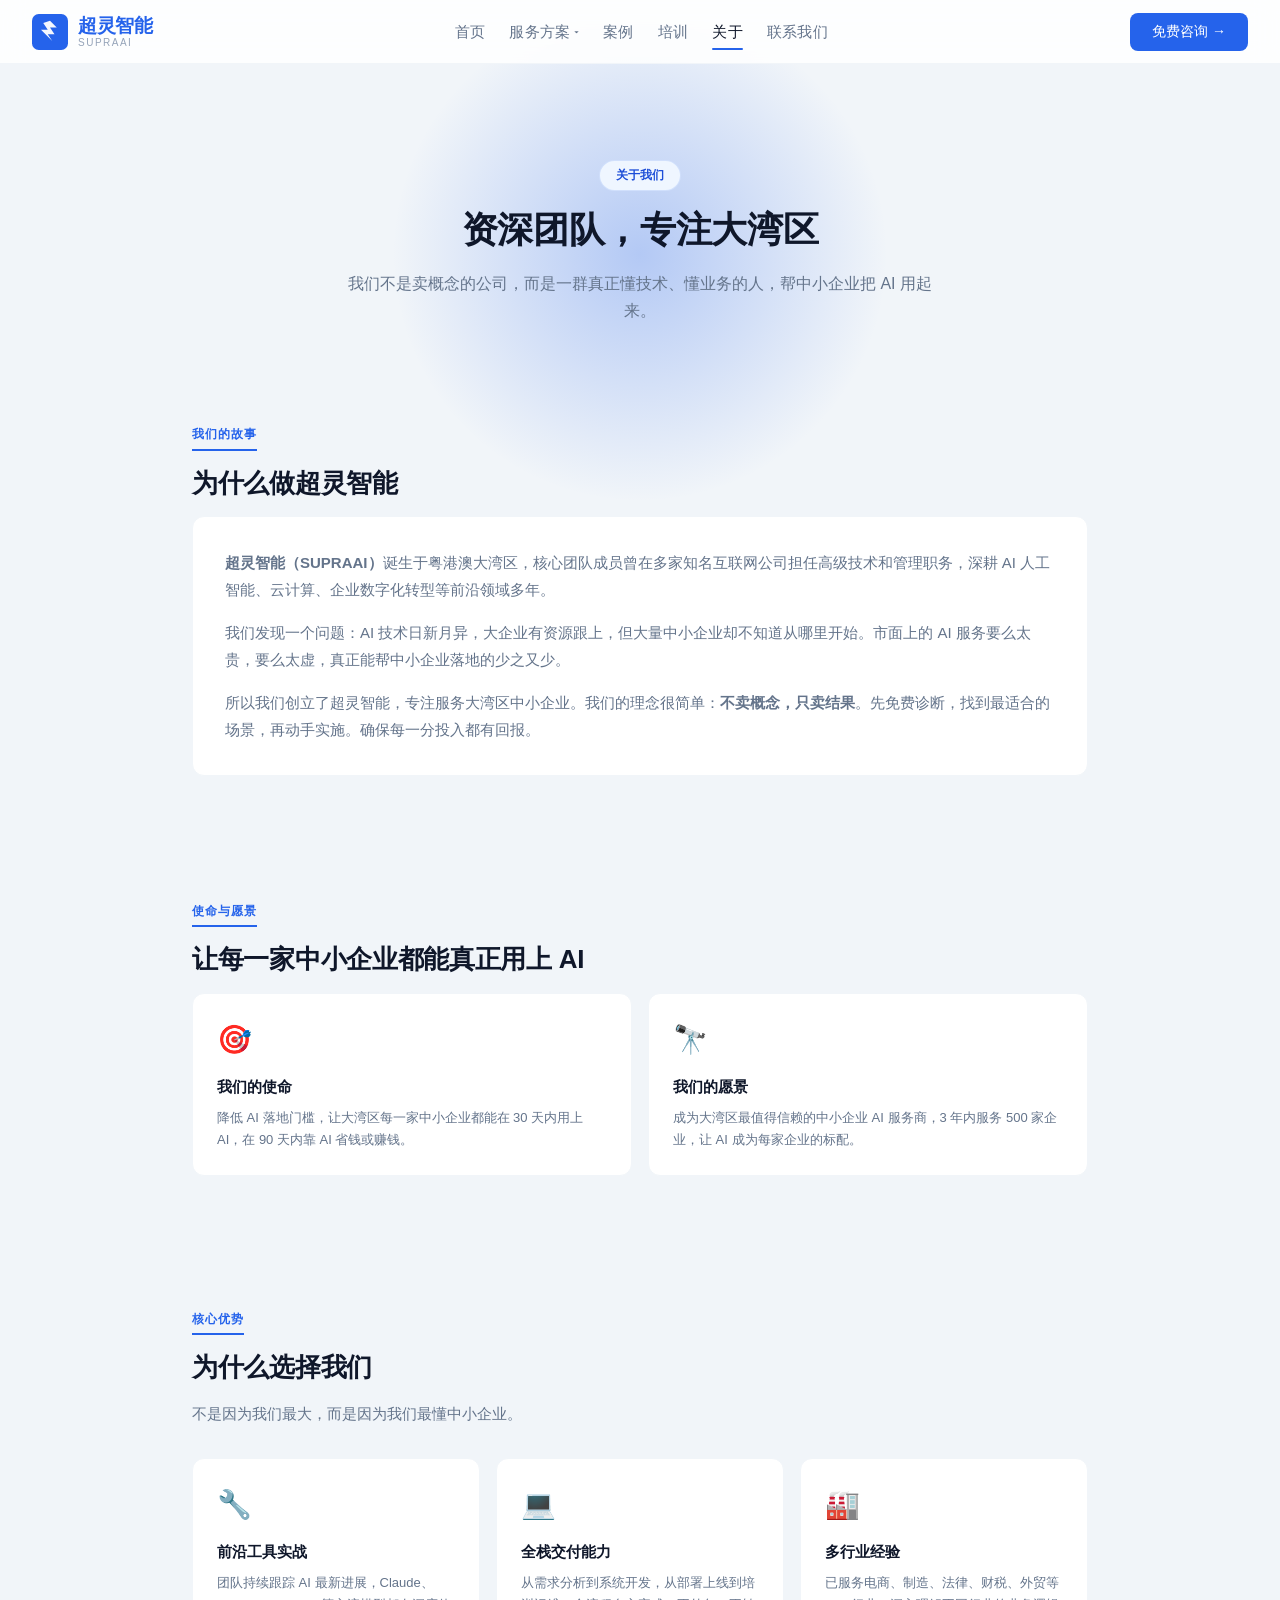
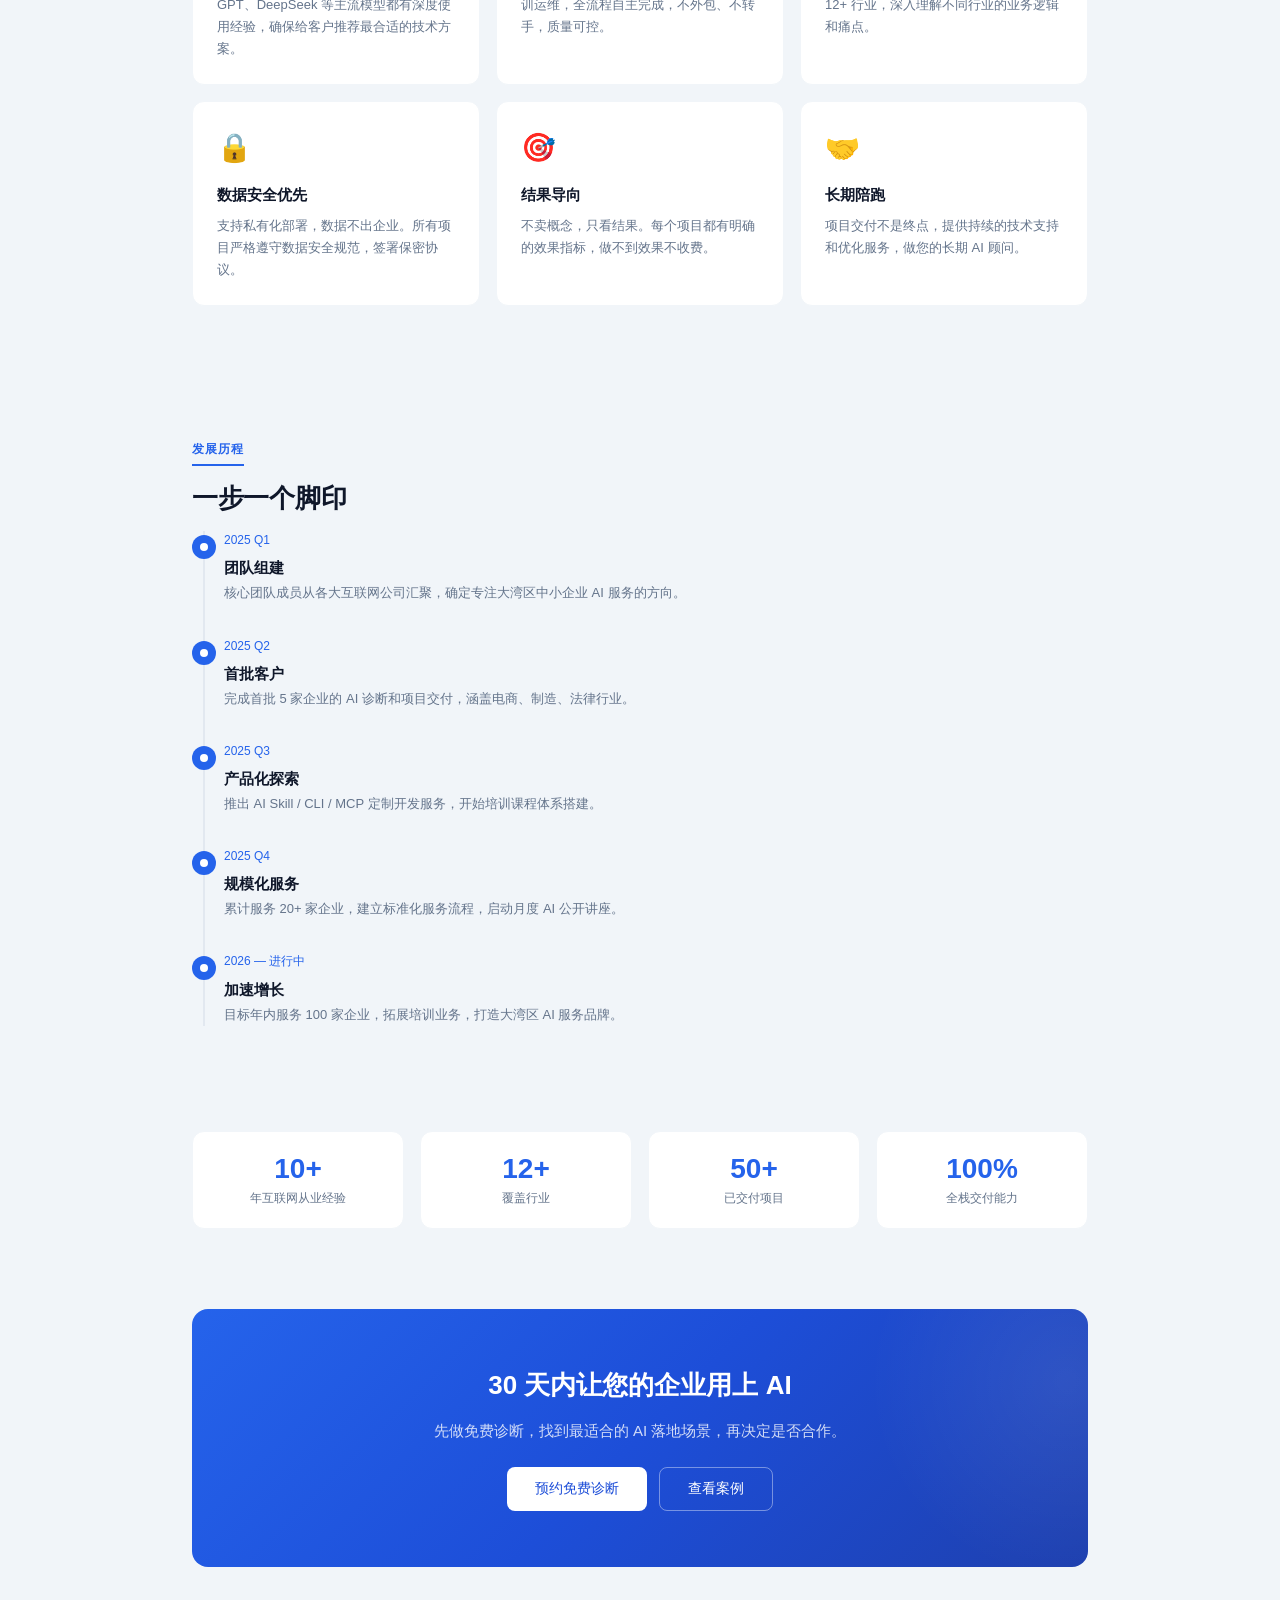
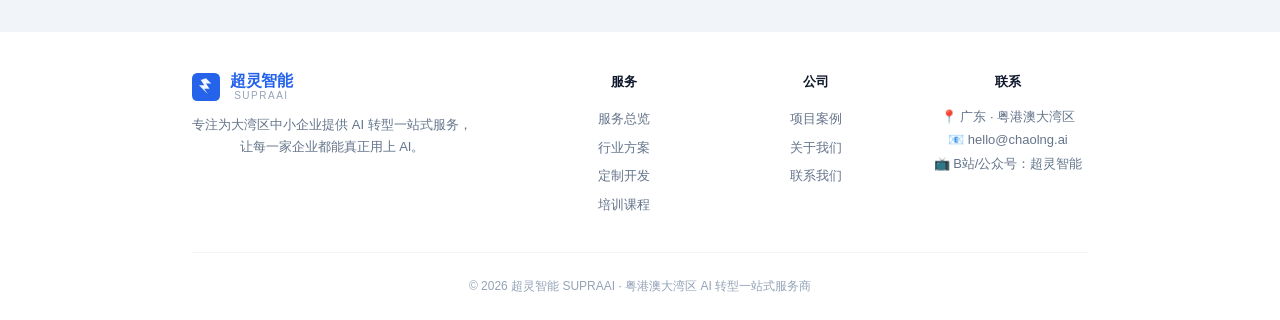
==== pages/about.html @ f629e150 "refactor: 多页面重构，每个栏目独立详情页 - 首页精简为摘要+查看详情入口 - 新增7个子页面：服务方案、行业方案、案例、定制开发、培训、关于、联系 - 新增共享组件系统（导航、Footer" ====
<!DOCTYPE html>
<html lang="zh-CN">
<head>
  <meta charset="UTF-8" />
  <meta name="viewport" content="width=device-width, initial-scale=1.0" />
  <title>关于我们 | 超灵智能 SUPRAAI</title>
  <meta name="description" content="超灵智能核心团队来自多家知名互联网企业，10+ 年技术经验，专注大湾区中小企业 AI 转型。" />
  <meta name="keywords" content="超灵智能,SUPRAAI,关于我们,AI团队,大湾区AI" />
  <link rel="icon" type="image/svg+xml" href="../images/favicon.svg" />
  <link rel="stylesheet" href="../css/variables.css" />
  <link rel="stylesheet" href="../css/style.css" />
  <link rel="stylesheet" href="../css/pages.css" />
</head>
<body>

  <div id="shared-nav"></div>

  <main class="main-content">

    <div class="page-hero">
      <div class="badge">关于我们</div>
      <h1>资深团队，专注大湾区</h1>
      <p>我们不是卖概念的公司，而是一群真正懂技术、懂业务的人，帮中小企业把 AI 用起来。</p>
    </div>

    <!-- 公司故事 -->
    <section class="page-section fade-in">
      <div class="section-label">我们的故事</div>
      <h2 class="section-title">为什么做超灵智能</h2>

      <div class="detail-card">
        <p style="font-size:15px;line-height:1.8;margin-bottom:1rem;">
          <strong>超灵智能（SUPRAAI）</strong>诞生于粤港澳大湾区，核心团队成员曾在多家知名互联网公司担任高级技术和管理职务，深耕 AI 人工智能、云计算、企业数字化转型等前沿领域多年。
        </p>
        <p style="font-size:15px;line-height:1.8;margin-bottom:1rem;">
          我们发现一个问题：AI 技术日新月异，大企业有资源跟上，但大量中小企业却不知道从哪里开始。市面上的 AI 服务要么太贵，要么太虚，真正能帮中小企业落地的少之又少。
        </p>
        <p style="font-size:15px;line-height:1.8;margin-bottom:0;">
          所以我们创立了超灵智能，专注服务大湾区中小企业。我们的理念很简单：<strong>不卖概念，只卖结果</strong>。先免费诊断，找到最适合的场景，再动手实施。确保每一分投入都有回报。
        </p>
      </div>
    </section>

    <hr class="divider" />

    <!-- 使命愿景 -->
    <section class="page-section fade-in">
      <div class="section-label">使命与愿景</div>
      <h2 class="section-title">让每一家中小企业都能真正用上 AI</h2>

      <div class="feature-grid" style="grid-template-columns:repeat(2,1fr);">
        <div class="feature-item">
          <div class="icon">🎯</div>
          <h4>我们的使命</h4>
          <p>降低 AI 落地门槛，让大湾区每一家中小企业都能在 30 天内用上 AI，在 90 天内靠 AI 省钱或赚钱。</p>
        </div>
        <div class="feature-item">
          <div class="icon">🔭</div>
          <h4>我们的愿景</h4>
          <p>成为大湾区最值得信赖的中小企业 AI 服务商，3 年内服务 500 家企业，让 AI 成为每家企业的标配。</p>
        </div>
      </div>
    </section>

    <hr class="divider" />

    <!-- 核心优势 -->
    <section class="page-section fade-in">
      <div class="section-label">核心优势</div>
      <h2 class="section-title">为什么选择我们</h2>
      <p class="section-sub">不是因为我们最大，而是因为我们最懂中小企业。</p>

      <div class="feature-grid">
        <div class="feature-item">
          <div class="icon">🔧</div>
          <h4>前沿工具实战</h4>
          <p>团队持续跟踪 AI 最新进展，Claude、GPT、DeepSeek 等主流模型都有深度使用经验，确保给客户推荐最合适的技术方案。</p>
        </div>
        <div class="feature-item">
          <div class="icon">💻</div>
          <h4>全栈交付能力</h4>
          <p>从需求分析到系统开发，从部署上线到培训运维，全流程自主完成，不外包、不转手，质量可控。</p>
        </div>
        <div class="feature-item">
          <div class="icon">🏭</div>
          <h4>多行业经验</h4>
          <p>已服务电商、制造、法律、财税、外贸等 12+ 行业，深入理解不同行业的业务逻辑和痛点。</p>
        </div>
        <div class="feature-item">
          <div class="icon">🔒</div>
          <h4>数据安全优先</h4>
          <p>支持私有化部署，数据不出企业。所有项目严格遵守数据安全规范，签署保密协议。</p>
        </div>
        <div class="feature-item">
          <div class="icon">🎯</div>
          <h4>结果导向</h4>
          <p>不卖概念，只看结果。每个项目都有明确的效果指标，做不到效果不收费。</p>
        </div>
        <div class="feature-item">
          <div class="icon">🤝</div>
          <h4>长期陪跑</h4>
          <p>项目交付不是终点，提供持续的技术支持和优化服务，做您的长期 AI 顾问。</p>
        </div>
      </div>
    </section>

    <hr class="divider" />

    <!-- 发展历程 -->
    <section class="page-section fade-in">
      <div class="section-label">发展历程</div>
      <h2 class="section-title">一步一个脚印</h2>

      <div class="timeline">
        <div class="timeline-item">
          <div class="timeline-dot"></div>
          <div class="timeline-date">2025 Q1</div>
          <h4>团队组建</h4>
          <p>核心团队成员从各大互联网公司汇聚，确定专注大湾区中小企业 AI 服务的方向。</p>
        </div>
        <div class="timeline-item">
          <div class="timeline-dot"></div>
          <div class="timeline-date">2025 Q2</div>
          <h4>首批客户</h4>
          <p>完成首批 5 家企业的 AI 诊断和项目交付，涵盖电商、制造、法律行业。</p>
        </div>
        <div class="timeline-item">
          <div class="timeline-dot"></div>
          <div class="timeline-date">2025 Q3</div>
          <h4>产品化探索</h4>
          <p>推出 AI Skill / CLI / MCP 定制开发服务，开始培训课程体系搭建。</p>
        </div>
        <div class="timeline-item">
          <div class="timeline-dot"></div>
          <div class="timeline-date">2025 Q4</div>
          <h4>规模化服务</h4>
          <p>累计服务 20+ 家企业，建立标准化服务流程，启动月度 AI 公开讲座。</p>
        </div>
        <div class="timeline-item">
          <div class="timeline-dot"></div>
          <div class="timeline-date">2026 — 进行中</div>
          <h4>加速增长</h4>
          <p>目标年内服务 100 家企业，拓展培训业务，打造大湾区 AI 服务品牌。</p>
        </div>
      </div>
    </section>

    <hr class="divider" />

    <!-- 数据亮点 -->
    <section class="page-section fade-in">
      <div class="about-stats">
        <div class="about-stat-item">
          <div class="about-stat-num">10+</div>
          <div class="about-stat-label">年互联网从业经验</div>
        </div>
        <div class="about-stat-item">
          <div class="about-stat-num">12+</div>
          <div class="about-stat-label">覆盖行业</div>
        </div>
        <div class="about-stat-item">
          <div class="about-stat-num">50+</div>
          <div class="about-stat-label">已交付项目</div>
        </div>
        <div class="about-stat-item">
          <div class="about-stat-num">100%</div>
          <div class="about-stat-label">全栈交付能力</div>
        </div>
      </div>
    </section>

    <div id="shared-cta"></div>
  </main>

  <div id="shared-footer"></div>

  <script src="../js/main.js"></script>
  <script src="../js/components.js"></script>
</body>
</html>
---- css/variables.css ----
/* ========================================
   超灵智能 - CSS Design Tokens / Variables
   Deep Blue Theme
   ======================================== */

:root {
  /* === Brand Colors (Deep Blue) === */
  --brand-primary: #2563EB;
  --brand-primary-dark: #1D4ED8;
  --brand-primary-darker: #1E3A5F;
  --brand-primary-light: #EFF6FF;
  --brand-gradient: linear-gradient(135deg, #2563EB 0%, #1D4ED8 50%, #1E40AF 100%);
  --brand-glow: rgba(37, 99, 235, 0.3);

  /* === Semantic Colors === */
  --color-teal-bg: #EFF6FF;
  --color-teal-text: #1D4ED8;
  --color-blue-bg: #E0F2FE;
  --color-blue-text: #0369A1;
  --color-purple-bg: #EDE9FE;
  --color-purple-text: #6D28D9;
  --color-amber-bg: #FEF3C7;
  --color-amber-text: #B45309;

  /* === Light Theme (Default) === */
  --color-background-primary: #ffffff;
  --color-background-secondary: #F8FAFC;
  --color-background-tertiary: #F1F5F9;

  --color-text-primary: #0F172A;
  --color-text-secondary: #64748B;
  --color-text-tertiary: #94A3B8;

  --color-border-primary: #CBD5E1;
  --color-border-secondary: #E2E8F0;
  --color-border-tertiary: #F1F5F9;

  /* === Typography === */
  --font-sans: -apple-system, BlinkMacSystemFont, "Segoe UI", "PingFang SC",
    "Hiragino Sans GB", "Microsoft YaHei", "Helvetica Neue", Helvetica, Arial,
    sans-serif;
  --font-mono: "SF Mono", "Fira Code", "Fira Mono", "Roboto Mono", monospace;

  /* === Spacing === */
  --spacing-xs: 4px;
  --spacing-sm: 8px;
  --spacing-md: 16px;
  --spacing-lg: 24px;
  --spacing-xl: 32px;
  --spacing-2xl: 48px;
  --spacing-3xl: 64px;

  /* === Border Radius === */
  --border-radius-sm: 4px;
  --border-radius-md: 8px;
  --border-radius-lg: 12px;
  --border-radius-xl: 16px;
  --border-radius-full: 100px;

  /* === Shadows === */
  --shadow-sm: 0 1px 2px rgba(15, 23, 42, 0.04);
  --shadow-md: 0 2px 8px rgba(15, 23, 42, 0.06);
  --shadow-lg: 0 4px 16px rgba(15, 23, 42, 0.08);
  --shadow-xl: 0 8px 32px rgba(15, 23, 42, 0.1);
  --shadow-blue: 0 4px 14px rgba(37, 99, 235, 0.25);

  /* === Transitions === */
  --transition-fast: 150ms ease;
  --transition-base: 250ms ease;
  --transition-slow: 400ms ease;

  /* === Layout === */
  --max-width: 960px;
  --nav-height: 64px;
}

/* === Dark Theme (Deep Blue) === */
@media (prefers-color-scheme: dark) {
  :root {
    --color-background-primary: #0F172A;
    --color-background-secondary: #1E293B;
    --color-background-tertiary: #0B1120;

    --color-text-primary: #E2E8F0;
    --color-text-secondary: #94A3B8;
    --color-text-tertiary: #64748B;

    --color-border-primary: #334155;
    --color-border-secondary: #1E293B;
    --color-border-tertiary: #1E293B;

    --brand-primary: #3B82F6;
    --brand-primary-dark: #2563EB;
    --brand-primary-darker: #1E3A5F;
    --brand-primary-light: rgba(59, 130, 246, 0.15);
    --brand-glow: rgba(59, 130, 246, 0.2);

    --color-teal-bg: rgba(37, 99, 235, 0.15);
    --color-teal-text: #60A5FA;
    --color-blue-bg: rgba(3, 105, 161, 0.15);
    --color-blue-text: #7DD3FC;
    --color-purple-bg: rgba(109, 40, 217, 0.15);
    --color-purple-text: #A78BFA;
    --color-amber-bg: rgba(180, 83, 9, 0.15);
    --color-amber-text: #FBBF24;

    --shadow-sm: 0 1px 2px rgba(0, 0, 0, 0.3);
    --shadow-md: 0 2px 8px rgba(0, 0, 0, 0.35);
    --shadow-lg: 0 4px 16px rgba(0, 0, 0, 0.4);
    --shadow-xl: 0 8px 32px rgba(0, 0, 0, 0.5);
    --shadow-blue: 0 4px 14px rgba(59, 130, 246, 0.2);
  }
}
---- css/style.css ----
/* ========================================
   超灵智能 - Main Stylesheet
   Deep Blue Theme v2.0
   ======================================== */

/* === Reset & Base === */
*, *::before, *::after { box-sizing: border-box; margin: 0; padding: 0; }
html { scroll-behavior: smooth; -webkit-text-size-adjust: 100%; }
body {
  font-family: var(--font-sans);
  color: var(--color-text-primary);
  background: var(--color-background-tertiary);
  line-height: 1.6;
  -webkit-font-smoothing: antialiased;
  -moz-osx-font-smoothing: grayscale;
}
a { text-decoration: none; color: inherit; }
img { max-width: 100%; height: auto; display: block; }
button { font-family: inherit; cursor: pointer; }
ul { list-style: none; }

.fade-in { opacity: 0; transform: translateY(24px); transition: opacity 0.6s ease, transform 0.6s ease; }
.fade-in.visible { opacity: 1; transform: translateY(0); }

/* === Navigation === */
.nav {
  border-bottom: 0.5px solid var(--color-border-tertiary);
  padding: 0 2rem; display: flex; align-items: center; justify-content: space-between;
  height: var(--nav-height); position: sticky; top: 0; z-index: 100;
  transition: box-shadow var(--transition-base);
  backdrop-filter: blur(12px); background: rgba(255,255,255,0.85);
}
@media (prefers-color-scheme: dark) { .nav { background: rgba(15,23,42,0.9); } }
.nav.scrolled { box-shadow: var(--shadow-md); }
.logo { font-size: 20px; font-weight: 700; color: var(--color-text-primary); letter-spacing: -0.5px; }
.logo span { color: var(--brand-primary); }
.nav-links { display: flex; gap: 1.5rem; }
.nav-links a { font-size: 15px; color: var(--color-text-secondary); cursor: pointer; padding: 4px 0; position: relative; transition: color var(--transition-fast); font-weight: 500; letter-spacing: 0.02em; }
.nav-links a::after { content: ""; position: absolute; bottom: -2px; left: 0; width: 0; height: 2px; background: var(--brand-primary); transition: width var(--transition-base); border-radius: 1px; }
.nav-links a:hover, .nav-links a.active { color: var(--color-text-primary); }
.nav-links a:hover::after, .nav-links a.active::after { width: 100%; }
.nav-cta { background: var(--brand-primary); color: #fff; border: none; padding: 10px 22px; border-radius: var(--border-radius-md); font-size: 14px; font-weight: 500; transition: background var(--transition-fast), transform var(--transition-fast), box-shadow var(--transition-fast); }
.nav-cta:hover { background: var(--brand-primary-dark); transform: translateY(-1px); box-shadow: var(--shadow-blue); }
.nav-toggle { display: none; background: none; border: none; padding: 8px; cursor: pointer; flex-direction: column; gap: 5px; }
.nav-toggle span { display: block; width: 22px; height: 2px; background: var(--color-text-primary); border-radius: 2px; transition: all var(--transition-base); }
.nav-toggle.open span:nth-child(1) { transform: rotate(45deg) translate(5px, 5px); }
.nav-toggle.open span:nth-child(2) { opacity: 0; }
.nav-toggle.open span:nth-child(3) { transform: rotate(-45deg) translate(5px, -5px); }

/* === Hero === */
.hero { padding: 5rem 2rem 4rem; max-width: 900px; margin: 0 auto; text-align: center; position: relative; }
.hero::before { content: ""; position: absolute; top: -60px; left: 50%; transform: translateX(-50%); width: 600px; height: 600px; background: radial-gradient(circle, var(--brand-glow) 0%, transparent 70%); pointer-events: none; z-index: -1; }
.badge { display: inline-block; background: var(--color-teal-bg); color: var(--color-teal-text); font-size: 12px; padding: 5px 16px; border-radius: var(--border-radius-full); margin-bottom: 1.5rem; font-weight: 600; border: 1px solid rgba(37,99,235,0.15); }
.hero h1 { font-size: 46px; font-weight: 700; line-height: 1.25; margin-bottom: 1.25rem; letter-spacing: -0.5px; }
.hero h1 em { font-style: normal; background: linear-gradient(135deg, var(--brand-primary), #60A5FA); -webkit-background-clip: text; -webkit-text-fill-color: transparent; background-clip: text; }
.hero p { font-size: 16px; color: var(--color-text-secondary); line-height: 1.7; max-width: 580px; margin: 0 auto 2rem; }
.hero-btns { display: flex; gap: 12px; justify-content: center; flex-wrap: wrap; }

/* === Buttons === */
.btn-primary { background: var(--brand-primary); color: #fff; border: none; padding: 12px 28px; border-radius: var(--border-radius-md); font-size: 15px; font-weight: 500; transition: all var(--transition-fast); }
.btn-primary:hover { background: var(--brand-primary-dark); transform: translateY(-1px); box-shadow: var(--shadow-blue); }
.btn-secondary { background: transparent; color: var(--color-text-primary); border: 1px solid var(--color-border-secondary); padding: 12px 28px; border-radius: var(--border-radius-md); font-size: 15px; transition: all var(--transition-fast); }
.btn-secondary:hover { border-color: var(--brand-primary); color: var(--brand-primary); transform: translateY(-1px); }
.btn-white { background: #fff; color: var(--brand-primary-dark); border: none; padding: 12px 28px; border-radius: var(--border-radius-md); font-size: 14px; font-weight: 500; transition: all var(--transition-fast); }
.btn-white:hover { transform: translateY(-1px); box-shadow: 0 4px 12px rgba(0,0,0,0.15); }
.btn-outline-white { background: transparent; color: #fff; border: 1px solid rgba(255,255,255,0.4); padding: 12px 28px; border-radius: var(--border-radius-md); font-size: 14px; transition: all var(--transition-fast); }
.btn-outline-white:hover { background: rgba(255,255,255,0.1); border-color: rgba(255,255,255,0.7); transform: translateY(-1px); }

/* === Stats === */
.stats { display: flex; gap: 2.5rem; justify-content: center; margin-top: 3rem; flex-wrap: wrap; }
.stat-item { text-align: center; }
.stat-num { font-size: 30px; font-weight: 700; color: var(--brand-primary); }
.stat-label { font-size: 12px; color: var(--color-text-secondary); margin-top: 4px; }

/* === Sections === */
.main-content { padding: 0 1rem; }
section { padding: 4rem 2rem; max-width: var(--max-width); margin: 0 auto; }
.section-anchor { scroll-margin-top: calc(var(--nav-height) + 8px); }
.section-label { font-size: 12px; font-weight: 600; color: var(--brand-primary); letter-spacing: 0.08em; text-transform: uppercase; margin-bottom: 0.75rem; display: inline-block; padding-bottom: 4px; border-bottom: 2px solid var(--brand-primary); }
.section-title { font-size: 30px; font-weight: 700; margin-bottom: 0.75rem; letter-spacing: -0.3px; }
.section-sub { font-size: 16px; color: var(--color-text-secondary); line-height: 1.7; margin-bottom: 2.5rem; }
.divider { border: none; border-top: 0.5px solid var(--color-border-tertiary); margin: 0; max-width: var(--max-width); margin-left: auto; margin-right: auto; }

/* === Cards === */
.cards-3 { display: grid; grid-template-columns: repeat(3, minmax(0,1fr)); gap: 16px; }
.card { background: var(--color-background-primary); border: 1px solid var(--color-border-tertiary); border-radius: var(--border-radius-lg); padding: 1.5rem; transition: all var(--transition-base); }
.card:hover { transform: translateY(-3px); box-shadow: var(--shadow-lg); border-color: var(--brand-primary); }
.card-icon { width: 42px; height: 42px; border-radius: var(--border-radius-md); display: flex; align-items: center; justify-content: center; margin-bottom: 1rem; font-size: 18px; }
.card-icon.teal { background: var(--color-teal-bg); }
.card-icon.blue { background: var(--color-blue-bg); }
.card-icon.purple { background: var(--color-purple-bg); }
.card-icon.amber { background: var(--color-amber-bg); }
.card h3 { font-size: 15px; font-weight: 600; margin-bottom: 8px; }
.card p { font-size: 13px; color: var(--color-text-secondary); line-height: 1.7; }

/* === Tags === */
.tag { display: inline-block; font-size: 11px; padding: 3px 10px; border-radius: var(--border-radius-full); font-weight: 500; }
.tag.teal { background: var(--color-teal-bg); color: var(--color-teal-text); }
.tag.blue { background: var(--color-blue-bg); color: var(--color-blue-text); }
.tag.purple { background: var(--color-purple-bg); color: var(--color-purple-text); }
.tag.amber { background: var(--color-amber-bg); color: var(--color-amber-text); }
.card .tag { margin-top: 12px; }

/* === Service Rows === */
.service-row { display: grid; grid-template-columns: 1fr 1fr; gap: 40px; align-items: center; margin-bottom: 4rem; }
.service-row.reverse { direction: rtl; }
.service-row.reverse > * { direction: ltr; }
.service-content h3 { font-size: 20px; font-weight: 600; margin-bottom: 0.75rem; }
.service-content p { font-size: 14px; color: var(--color-text-secondary); line-height: 1.7; margin-bottom: 1rem; }
.service-content ul { padding-left: 0; }
.service-content li { font-size: 13px; color: var(--color-text-secondary); padding: 6px 0; border-bottom: 0.5px solid var(--color-border-tertiary); display: flex; align-items: flex-start; gap: 8px; }
.service-content li:last-child { border-bottom: none; }
.li-dot { width: 6px; height: 6px; border-radius: 50%; background: var(--brand-primary); flex-shrink: 0; margin-top: 7px; }
.service-visual { background: var(--color-background-primary); border: 1px solid var(--color-border-tertiary); border-radius: var(--border-radius-lg); padding: 1.5rem; min-height: 200px; transition: all var(--transition-base); }
.service-visual:hover { box-shadow: var(--shadow-md); border-color: var(--color-border-secondary); }
.sv-label { font-size: 12px; color: var(--color-text-secondary); margin-bottom: 12px; }
.sv-item { background: var(--color-background-secondary); border-radius: var(--border-radius-md); padding: 10px 14px; margin-bottom: 8px; font-size: 13px; }
.sv-item:last-child { margin-bottom: 0; }
.sv-highlight { background: var(--color-teal-bg); border-radius: var(--border-radius-md); padding: 10px 14px; margin-bottom: 8px; font-size: 13px; color: var(--brand-primary-dark); }
.sv-step { background: var(--color-background-secondary); border-radius: 6px; padding: 8px 12px; font-size: 12px; display: flex; align-items: center; gap: 8px; }
.sv-step-num { color: var(--brand-primary); font-weight: 600; }
.sv-success { background: var(--color-teal-bg); border-radius: 6px; padding: 8px 12px; font-size: 12px; color: var(--brand-primary-dark); display: flex; align-items: center; gap: 8px; }
.sv-tags { display: flex; flex-wrap: wrap; gap: 8px; }
.sv-budget { margin-top: 16px; padding: 10px 14px; background: var(--color-background-secondary); border-radius: var(--border-radius-md); }
.sv-budget-label { font-size: 12px; color: var(--color-text-secondary); margin-bottom: 6px; }
.sv-budget-item { font-size: 14px; font-weight: 500; }

/* === Cases === */
.cases-grid { display: grid; grid-template-columns: repeat(2, 1fr); gap: 16px; }
.case-card { background: var(--color-background-primary); border: 1px solid var(--color-border-tertiary); border-radius: var(--border-radius-lg); padding: 1.5rem; transition: all var(--transition-base); position: relative; overflow: hidden; }
.case-card::before { content: ""; position: absolute; top: 0; left: 0; right: 0; height: 3px; background: var(--brand-gradient); opacity: 0; transition: opacity var(--transition-base); }
.case-card:hover { transform: translateY(-3px); box-shadow: var(--shadow-lg); border-color: var(--brand-primary); }
.case-card:hover::before { opacity: 1; }
.case-header { display: flex; align-items: center; gap: 12px; margin-bottom: 12px; }
.case-icon { width: 42px; height: 42px; border-radius: var(--border-radius-md); display: flex; align-items: center; justify-content: center; font-size: 20px; flex-shrink: 0; }
.case-header-text h3 { font-size: 15px; font-weight: 600; margin-bottom: 2px; }
.case-header-text .case-industry { font-size: 11px; color: var(--color-text-tertiary); }
.case-card > p { font-size: 13px; color: var(--color-text-secondary); line-height: 1.7; margin-bottom: 16px; }
.case-metrics { display: flex; gap: 16px; padding-top: 12px; border-top: 1px solid var(--color-border-tertiary); }
.case-metric { text-align: center; flex: 1; }
.case-metric .metric-value { font-size: 20px; font-weight: 700; color: var(--brand-primary); line-height: 1.2; }
.case-metric .metric-label { font-size: 11px; color: var(--color-text-tertiary); margin-top: 2px; }

/* === MCP & Skill === */
.mcp-hero { background: var(--color-background-primary); border: 1px solid var(--color-border-tertiary); border-radius: var(--border-radius-xl); padding: 2rem; margin-bottom: 2rem; display: grid; grid-template-columns: 1fr 1fr; gap: 2.5rem; align-items: center; position: relative; overflow: hidden; }
.mcp-hero::before { content: ""; position: absolute; top: -80px; right: -80px; width: 250px; height: 250px; background: radial-gradient(circle, var(--brand-glow) 0%, transparent 70%); pointer-events: none; }
.mcp-hero-content h3 { font-size: 22px; font-weight: 700; margin-bottom: 0.75rem; letter-spacing: -0.3px; }
.mcp-hero-content p { font-size: 14px; color: var(--color-text-secondary); line-height: 1.7; margin-bottom: 1rem; }
.mcp-hero-content .mcp-tech-tags { display: flex; flex-wrap: wrap; gap: 6px; }
.mcp-hero-content .mcp-tech-tag { font-size: 11px; padding: 3px 10px; border-radius: var(--border-radius-full); background: var(--color-teal-bg); color: var(--color-teal-text); font-weight: 500; font-family: var(--font-mono); }
.mcp-code-visual { background: var(--color-background-secondary); border-radius: var(--border-radius-lg); padding: 1.25rem; font-family: var(--font-mono); font-size: 12px; line-height: 1.8; color: var(--color-text-secondary); }
.mcp-code-visual .code-line { display: block; }
.mcp-code-visual .code-keyword { color: var(--brand-primary); font-weight: 600; }
.mcp-code-visual .code-string { color: #16A34A; }
.mcp-code-visual .code-comment { color: var(--color-text-tertiary); font-style: italic; }
@media (prefers-color-scheme: dark) { .mcp-code-visual .code-string { color: #4ADE80; } }
.mcp-cards { display: grid; grid-template-columns: repeat(3, 1fr); gap: 16px; }
.mcp-card { background: var(--color-background-primary); border: 1px solid var(--color-border-tertiary); border-radius: var(--border-radius-lg); padding: 1.5rem; transition: all var(--transition-base); }
.mcp-card:hover { transform: translateY(-3px); box-shadow: var(--shadow-lg); border-color: var(--brand-primary); }
.mcp-card-icon { width: 42px; height: 42px; border-radius: var(--border-radius-md); display: flex; align-items: center; justify-content: center; margin-bottom: 1rem; font-size: 18px; background: var(--color-teal-bg); }
.mcp-card h4 { font-size: 15px; font-weight: 600; margin-bottom: 8px; }
.mcp-card p { font-size: 13px; color: var(--color-text-secondary); line-height: 1.7; margin-bottom: 12px; }
.mcp-card ul { padding: 0; }
.mcp-card li { font-size: 12px; color: var(--color-text-secondary); padding: 3px 0; display: flex; align-items: center; gap: 6px; }

/* === Training === */
.training-grid { display: grid; grid-template-columns: repeat(4, 1fr); gap: 16px; }
.training-card { background: var(--color-background-primary); border: 1px solid var(--color-border-tertiary); border-radius: var(--border-radius-lg); padding: 1.25rem; transition: all var(--transition-base); display: flex; flex-direction: column; }
.training-card:hover { transform: translateY(-2px); box-shadow: var(--shadow-md); }
.training-card.featured { border: 2px solid var(--brand-primary); box-shadow: var(--shadow-blue); }
.training-card .tc-head { margin-bottom: 0.75rem; }
.tc-badge { font-size: 11px; background: var(--color-teal-bg); color: var(--color-teal-text); padding: 3px 10px; border-radius: var(--border-radius-full); font-weight: 500; }
.tc-badge.hot { background: var(--color-amber-bg); color: var(--color-amber-text); }
.training-card h3 { font-size: 14px; font-weight: 600; margin-bottom: 6px; margin-top: 8px; }
.training-card p { font-size: 12.5px; color: var(--color-text-secondary); line-height: 1.6; margin-bottom: 10px; }
.training-card li { font-size: 12px; color: var(--color-text-secondary); padding: 3px 0; }
.tc-price { font-size: 18px; font-weight: 700; color: var(--brand-primary); }
.tc-price span { font-size: 12px; color: var(--color-text-secondary); font-weight: 400; }
.tc-action { margin-top: auto; padding-top: 12px; }
.tc-action a { font-size: 12.5px; color: var(--brand-primary); font-weight: 500; cursor: pointer; transition: color var(--transition-fast); display: inline-flex; align-items: center; gap: 4px; }
.tc-action a:hover { color: var(--brand-primary-dark); }

/* === Team === */
.team-grid { display: grid; grid-template-columns: repeat(3, minmax(0,1fr)); gap: 16px; }
.team-card { background: var(--color-background-primary); border: 1px solid var(--color-border-tertiary); border-radius: var(--border-radius-lg); padding: 1.5rem; text-align: center; transition: all var(--transition-base); }
.team-card:hover { transform: translateY(-2px); box-shadow: var(--shadow-md); }
.avatar { width: 56px; height: 56px; border-radius: 50%; background: var(--color-teal-bg); display: flex; align-items: center; justify-content: center; margin: 0 auto 12px; font-size: 20px; font-weight: 700; color: var(--color-teal-text); }
.team-card h4 { font-size: 15px; font-weight: 600; margin-bottom: 4px; }
.team-card .role { font-size: 12px; color: var(--brand-primary); margin-bottom: 8px; font-weight: 500; }
.team-card p { font-size: 12px; color: var(--color-text-secondary); line-height: 1.6; }
.tech-stack { margin-top: 2rem; background: var(--color-background-primary); border: 1px solid var(--color-border-tertiary); border-radius: var(--border-radius-lg); padding: 1.5rem; }
.tech-stack-title { font-size: 14px; font-weight: 600; margin-bottom: 1rem; }
.tech-stack-tags { display: flex; flex-wrap: wrap; gap: 8px; }

/* === CTA === */
.cta-section { background: var(--brand-gradient); border-radius: var(--border-radius-xl); padding: 3.5rem; text-align: center; margin: 2rem 0; position: relative; overflow: hidden; }
.cta-section::before { content: ""; position: absolute; top: -50%; right: -20%; width: 400px; height: 400px; background: radial-gradient(circle, rgba(255,255,255,0.08) 0%, transparent 70%); pointer-events: none; }
.cta-section h2 { color: #fff; font-size: 26px; font-weight: 700; margin-bottom: 0.75rem; }
.cta-section p { color: rgba(255,255,255,0.8); font-size: 15px; margin-bottom: 1.5rem; }
.cta-btns { display: flex; gap: 12px; justify-content: center; flex-wrap: wrap; }

/* === Contact === */
.contact-grid { display: grid; grid-template-columns: 1fr 1fr; gap: 40px; }
.contact-info h3 { font-size: 18px; font-weight: 600; margin-bottom: 1rem; }
.contact-info > p { font-size: 14px; color: var(--color-text-secondary); line-height: 1.7; margin-bottom: 1.5rem; }
.contact-item { display: flex; gap: 10px; align-items: flex-start; margin-bottom: 12px; }
.ci-icon { width: 36px; height: 36px; background: var(--color-teal-bg); border-radius: 8px; display: flex; align-items: center; justify-content: center; flex-shrink: 0; font-size: 16px; }
.ci-text { font-size: 13px; color: var(--color-text-secondary); line-height: 1.6; }
.ci-text strong { color: var(--color-text-primary); }
.contact-form { background: var(--color-background-primary); border: 1px solid var(--color-border-tertiary); border-radius: var(--border-radius-lg); padding: 1.5rem; }
.contact-form h3 { font-size: 16px; font-weight: 600; margin-bottom: 1.25rem; }
.form-group { margin-bottom: 14px; }
.form-group label { font-size: 12px; color: var(--color-text-secondary); display: block; margin-bottom: 6px; }
.form-group input, .form-group select, .form-group textarea { width: 100%; padding: 9px 12px; border: 1px solid var(--color-border-secondary); border-radius: var(--border-radius-md); font-size: 13px; background: var(--color-background-primary); color: var(--color-text-primary); font-family: var(--font-sans); transition: border-color var(--transition-fast), box-shadow var(--transition-fast); }
.form-group input:focus, .form-group select:focus, .form-group textarea:focus { outline: none; border-color: var(--brand-primary); box-shadow: 0 0 0 3px rgba(37,99,235,0.1); }
.form-group textarea { height: 80px; resize: none; }
.submit-btn { width: 100%; background: var(--brand-primary); color: #fff; border: none; padding: 11px; border-radius: var(--border-radius-md); font-size: 14px; font-weight: 500; margin-top: 6px; transition: all var(--transition-fast); }
.submit-btn:hover { background: var(--brand-primary-dark); transform: translateY(-1px); box-shadow: var(--shadow-blue); }
.submit-btn:disabled { background: var(--brand-primary-darker); cursor: default; transform: none; }

/* === Footer === */
.footer { background: var(--color-background-primary); border-top: 0.5px solid var(--color-border-tertiary); padding: 2rem; text-align: center; }
.footer p { font-size: 12px; color: var(--color-text-secondary); }

/* === Responsive === */
@media (max-width: 768px) {
  .nav { padding: 0 1rem; }
  .nav-links { display: none; position: fixed; top: var(--nav-height); left: 0; right: 0; background: var(--color-background-primary); flex-direction: column; padding: 1rem 1.5rem 1.5rem; gap: 0; border-bottom: 0.5px solid var(--color-border-tertiary); box-shadow: var(--shadow-lg); }
  .nav-links.open { display: flex; }
  .nav-links a { padding: 12px 0; font-size: 15px; border-bottom: 0.5px solid var(--color-border-tertiary); }
  .nav-links a:last-child { border-bottom: none; }
  .nav-links a::after { display: none; }
  .nav-toggle { display: flex; }
  .hero { padding: 3rem 1rem 2.5rem; }
  .hero h1 { font-size: 28px; }
  .hero p { font-size: 15px; }
  section { padding: 3rem 1rem; }
  .section-title { font-size: 22px; }
  .cards-3, .team-grid, .mcp-cards { grid-template-columns: 1fr; }
  .training-grid, .cases-grid { grid-template-columns: 1fr; }
  .service-row { grid-template-columns: 1fr; gap: 24px; }
  .service-row.reverse { direction: ltr; }
  .contact-grid { grid-template-columns: 1fr; gap: 24px; }
  .mcp-hero { grid-template-columns: 1fr; gap: 1.5rem; }
  .cta-section { padding: 2rem 1.5rem; }
  .cta-section h2 { font-size: 20px; }
  .stats { gap: 1.5rem; }
  .stat-num { font-size: 24px; }
}
@media (max-width: 480px) {
  .hero h1 { font-size: 24px; }
  .hero-btns { flex-direction: column; align-items: stretch; }
  .hero-btns button { width: 100%; }
  .stats { display: grid; grid-template-columns: 1fr 1fr; gap: 1rem; }
}

/* ========================================
   v2.1 新增样式 - 精简版
   ======================================== */

/* === Logo 放大 + 图标+文字 === */
.logo {
  display: flex;
  align-items: center;
  gap: 10px;
  font-size: 18px;
  font-weight: 700;
}
.logo-icon { flex-shrink: 0; }
.logo-text {
  display: flex;
  flex-direction: column;
  line-height: 1.15;
  font-size: 19px;
  letter-spacing: -0.3px;
}
.logo-text small {
  font-size: 10px;
  font-weight: 500;
  color: var(--color-text-tertiary);
  letter-spacing: 0.15em;
}

/* === Nav Dropdown === */
.nav-dropdown { position: relative; }
.nav-dropdown-trigger {
  font-size: 15px;
  color: var(--color-text-secondary);
  cursor: pointer;
  padding: 4px 0;
  transition: color var(--transition-fast);
  display: flex;
  align-items: center;
  gap: 3px;
  font-weight: 500;
  letter-spacing: 0.02em;
}
.nav-dropdown-trigger:hover { color: var(--color-text-primary); }
.nav-arrow { font-size: 10px; transition: transform var(--transition-fast); }
.nav-dropdown:hover .nav-arrow { transform: rotate(180deg); }

.nav-dropdown-menu {
  display: none;
  position: absolute;
  top: 100%;
  left: -12px;
  margin-top: 8px;
  background: var(--color-background-primary);
  border: 1px solid var(--color-border-tertiary);
  border-radius: var(--border-radius-lg);
  padding: 6px;
  min-width: 180px;
  box-shadow: var(--shadow-lg);
  z-index: 200;
}
.nav-dropdown:hover .nav-dropdown-menu { display: block; }
.nav-dropdown-menu a {
  display: block;
  padding: 8px 12px;
  font-size: 13px;
  color: var(--color-text-secondary);
  border-radius: var(--border-radius-md);
  cursor: pointer;
  transition: all var(--transition-fast);
}
.nav-dropdown-menu a:hover {
  background: var(--color-teal-bg);
  color: var(--brand-primary);
}

/* === Service Two Column === */
.service-flow {
  display: grid;
  grid-template-columns: repeat(4, 1fr);
  gap: 16px;
  margin-bottom: 0;
}
.service-flow-step {
  background: var(--color-background-primary);
  border: 1px solid var(--color-border-secondary);
  border-radius: var(--border-radius-lg);
  padding: 1.25rem;
  position: relative;
  transition: all var(--transition-base);
  box-shadow: var(--shadow-sm);
  border-top: 3px solid var(--brand-primary);
  display: flex;
  flex-direction: column;
}
.service-flow-step:hover {
  transform: translateY(-3px);
  box-shadow: var(--shadow-lg);
  border-color: var(--brand-primary);
}
.flow-num {
  font-size: 36px;
  font-weight: 800;
  color: var(--brand-primary);
  opacity: 0.35;
  line-height: 1;
  margin-bottom: 10px;
}
.service-flow-step:hover .flow-num {
  opacity: 0.7;
}
.service-flow-step h3 {
  font-size: 16px;
  font-weight: 700;
  margin-bottom: 8px;
}
.service-flow-step p {
  font-size: 13px;
  color: var(--color-text-secondary);
  line-height: 1.6;
  margin-bottom: 10px;
  flex: 1;
}
.flow-details {
  list-style: none;
  padding: 0;
  margin: 0 0 12px 0;
}
.flow-details li {
  font-size: 12px;
  color: var(--color-text-tertiary);
  padding: 2px 0;
}
.flow-details li::before {
  content: "·";
  margin-right: 6px;
  color: var(--brand-primary);
  font-weight: 700;
}
.flow-tag {
  display: inline-block;
  font-size: 11px;
  padding: 3px 10px;
  border-radius: var(--border-radius-full);
  background: var(--color-teal-bg);
  color: var(--color-teal-text);
  font-weight: 500;
}

.service-two-col {
  display: grid;
  grid-template-columns: 1fr 1fr;
  gap: 20px;
}
.service-group {
  background: var(--color-background-primary);
  border: 1px solid var(--color-border-tertiary);
  border-radius: var(--border-radius-xl);
  padding: 1.75rem;
  transition: all var(--transition-base);
}
.service-group:hover {
  box-shadow: var(--shadow-md);
  border-color: var(--color-border-secondary);
}
.service-group-header {
  margin-bottom: 1.25rem;
  padding-bottom: 1rem;
  border-bottom: 1px solid var(--color-border-tertiary);
}
.service-group-icon {
  font-size: 24px;
  display: block;
  margin-bottom: 8px;
}
.service-group-header h3 {
  font-size: 18px;
  font-weight: 700;
  margin-bottom: 4px;
}
.service-group-header p {
  font-size: 13px;
  color: var(--color-text-secondary);
}
.service-group-items {
  display: flex;
  flex-direction: column;
  gap: 12px;
}
.service-item {
  display: flex;
  flex-direction: column;
  gap: 2px;
  padding: 10px 12px;
  border-radius: var(--border-radius-md);
  background: var(--color-background-secondary);
  transition: all var(--transition-fast);
}
.service-item:hover {
  background: var(--color-teal-bg);
}
.service-item strong {
  font-size: 14px;
  font-weight: 600;
}
.service-item span {
  font-size: 12px;
  color: var(--color-text-secondary);
}

/* === Industry Grid === */
.industry-grid {
  display: grid;
  grid-template-columns: repeat(4, 1fr);
  gap: 14px;
}
.industry-card {
  background: var(--color-background-primary);
  border: 1px solid var(--color-border-tertiary);
  border-radius: var(--border-radius-lg);
  padding: 1.25rem;
  text-align: center;
  transition: all var(--transition-base);
  position: relative;
  overflow: hidden;
}
.industry-card::after {
  content: "了解方案 →";
  position: absolute;
  bottom: 0;
  left: 0;
  right: 0;
  padding: 8px;
  background: var(--brand-primary);
  color: #fff;
  font-size: 12px;
  font-weight: 500;
  transform: translateY(100%);
  transition: transform var(--transition-base);
}
.industry-card:hover {
  transform: translateY(-3px);
  box-shadow: var(--shadow-lg);
  border-color: var(--brand-primary);
}
.industry-card:hover::after {
  transform: translateY(0);
}
.industry-icon {
  font-size: 28px;
  margin-bottom: 8px;
}
.industry-card h4 {
  font-size: 14px;
  font-weight: 600;
  margin-bottom: 6px;
}
.industry-card p {
  font-size: 12.5px;
  color: var(--color-text-secondary);
  line-height: 1.6;
}

/* === About Content === */
.about-content {
  display: flex;
  flex-direction: column;
  gap: 1.5rem;
}
.about-text p {
  font-size: 14px;
  color: var(--color-text-secondary);
  line-height: 1.8;
  margin-bottom: 0.75rem;
}
.about-text strong {
  color: var(--color-text-primary);
}
.about-strengths {
  display: flex;
  flex-wrap: wrap;
  gap: 10px;
  margin-top: 0.5rem;
}
.about-strength-tag {
  display: inline-flex;
  align-items: center;
  gap: 6px;
  padding: 8px 16px;
  background: var(--color-teal-bg);
  border: 1px solid rgba(37,99,235,0.1);
  border-radius: var(--border-radius-full);
  font-size: 13px;
  font-weight: 500;
  color: var(--brand-primary-dark);
  transition: all var(--transition-fast);
}
.about-strength-tag:hover {
  background: var(--brand-primary);
  color: #fff;
  border-color: var(--brand-primary);
  transform: translateY(-1px);
}

/* === About Stats === */
.about-stats {
  display: grid;
  grid-template-columns: repeat(4, 1fr);
  gap: 16px;
  margin-top: 0.5rem;
}
.about-stat-item {
  background: var(--color-background-primary);
  border: 1px solid var(--color-border-tertiary);
  border-radius: var(--border-radius-lg);
  padding: 1.25rem;
  text-align: center;
  transition: all var(--transition-base);
}
.about-stat-item:hover {
  transform: translateY(-2px);
  box-shadow: var(--shadow-md);
  border-color: var(--brand-primary);
}
.about-stat-num {
  font-size: 28px;
  font-weight: 700;
  color: var(--brand-primary);
  line-height: 1.2;
  margin-bottom: 4px;
}
.about-stat-label {
  font-size: 12px;
  color: var(--color-text-secondary);
}

/* === Responsive additions === */
@media (max-width: 768px) {
  .service-two-col { grid-template-columns: 1fr; }
  .service-flow { grid-template-columns: 1fr 1fr; }
  .industry-grid { grid-template-columns: repeat(2, 1fr); }
  .training-grid { grid-template-columns: 1fr 1fr; }
  .about-stats { grid-template-columns: repeat(2, 1fr); }
  .nav-dropdown-menu { position: static; box-shadow: none; border: none; margin-top: 0; padding: 0 0 0 1rem; }
  .nav-dropdown:hover .nav-dropdown-menu { display: block; }
  .logo-icon { width: 28px; height: 28px; }
  .logo-text { font-size: 15px; }
}
@media (max-width: 480px) {
  .industry-grid { grid-template-columns: 1fr 1fr; }
  .training-grid { grid-template-columns: 1fr; }
  .about-stats { grid-template-columns: 1fr 1fr; }
  .service-flow { grid-template-columns: 1fr; }
}
---- css/pages.css ----
/* ========================================
   超灵智能 - 子页面专用样式
   pages.css
   ======================================== */

/* === Page Hero Banner === */
.page-hero {
  padding: 6rem 2rem 3rem;
  text-align: center;
  position: relative;
  max-width: var(--max-width);
  margin: 0 auto;
}
.page-hero::before {
  content: "";
  position: absolute;
  top: -60px;
  left: 50%;
  transform: translateX(-50%);
  width: 500px;
  height: 500px;
  background: radial-gradient(circle, var(--brand-glow) 0%, transparent 70%);
  pointer-events: none;
  z-index: -1;
}
.page-hero .badge {
  display: inline-block;
  background: var(--color-teal-bg);
  color: var(--color-teal-text);
  font-size: 12px;
  padding: 5px 16px;
  border-radius: var(--border-radius-full);
  margin-bottom: 1rem;
  font-weight: 600;
  border: 1px solid rgba(37,99,235,0.15);
}
.page-hero h1 {
  font-size: 36px;
  font-weight: 700;
  line-height: 1.3;
  margin-bottom: 1rem;
  letter-spacing: -0.3px;
}
.page-hero p {
  font-size: 16px;
  color: var(--color-text-secondary);
  line-height: 1.7;
  max-width: 600px;
  margin: 0 auto;
}

/* === Page Section === */
.page-section {
  padding: 3rem 2rem;
  max-width: var(--max-width);
  margin: 0 auto;
}
.page-section .section-label {
  font-size: 12px;
  font-weight: 600;
  color: var(--brand-primary);
  letter-spacing: 0.08em;
  text-transform: uppercase;
  margin-bottom: 0.75rem;
  display: inline-block;
  padding-bottom: 4px;
  border-bottom: 2px solid var(--brand-primary);
}
.page-section .section-title {
  font-size: 26px;
  font-weight: 700;
  margin-bottom: 0.75rem;
  letter-spacing: -0.3px;
}
.page-section .section-sub {
  font-size: 15px;
  color: var(--color-text-secondary);
  line-height: 1.7;
  margin-bottom: 2rem;
}

/* === Detail Card === */
.detail-card {
  background: var(--color-background-primary);
  border: 1px solid var(--color-border-tertiary);
  border-radius: var(--border-radius-lg);
  padding: 2rem;
  margin-bottom: 1.5rem;
  transition: all var(--transition-base);
}
.detail-card:hover {
  box-shadow: var(--shadow-md);
  border-color: var(--color-border-secondary);
}
.detail-card h3 {
  font-size: 18px;
  font-weight: 600;
  margin-bottom: 0.75rem;
  display: flex;
  align-items: center;
  gap: 10px;
}
.detail-card p {
  font-size: 14px;
  color: var(--color-text-secondary);
  line-height: 1.7;
  margin-bottom: 1rem;
}
.detail-card ul {
  padding: 0;
  list-style: none;
}
.detail-card li {
  font-size: 13px;
  color: var(--color-text-secondary);
  padding: 6px 0;
  border-bottom: 0.5px solid var(--color-border-tertiary);
  display: flex;
  align-items: center;
  gap: 8px;
}
.detail-card li:last-child {
  border-bottom: none;
}

/* === Feature Grid === */
.feature-grid {
  display: grid;
  grid-template-columns: repeat(3, 1fr);
  gap: 16px;
  margin-bottom: 2rem;
}
.feature-item {
  background: var(--color-background-primary);
  border: 1px solid var(--color-border-tertiary);
  border-radius: var(--border-radius-lg);
  padding: 1.5rem;
  transition: all var(--transition-base);
}
.feature-item:hover {
  transform: translateY(-3px);
  box-shadow: var(--shadow-lg);
  border-color: var(--brand-primary);
}
.feature-item .icon {
  font-size: 28px;
  margin-bottom: 12px;
}
.feature-item h4 {
  font-size: 15px;
  font-weight: 600;
  margin-bottom: 8px;
}
.feature-item p {
  font-size: 13px;
  color: var(--color-text-secondary);
  line-height: 1.7;
}

/* === Pricing Grid === */
.pricing-grid {
  display: grid;
  grid-template-columns: repeat(3, 1fr);
  gap: 16px;
  margin-bottom: 2rem;
}
.pricing-card {
  background: var(--color-background-primary);
  border: 1px solid var(--color-border-tertiary);
  border-radius: var(--border-radius-lg);
  padding: 1.75rem;
  transition: all var(--transition-base);
  display: flex;
  flex-direction: column;
}
.pricing-card.featured {
  border: 2px solid var(--brand-primary);
  box-shadow: var(--shadow-blue);
  position: relative;
}
.pricing-card.featured::before {
  content: "推荐";
  position: absolute;
  top: -1px;
  right: 20px;
  background: var(--brand-primary);
  color: #fff;
  font-size: 11px;
  padding: 3px 12px;
  border-radius: 0 0 var(--border-radius-md) var(--border-radius-md);
  font-weight: 500;
}
.pricing-card:hover {
  transform: translateY(-3px);
  box-shadow: var(--shadow-lg);
}
.pricing-card h3 {
  font-size: 18px;
  font-weight: 600;
  margin-bottom: 6px;
}
.pricing-card .pricing-desc {
  font-size: 13px;
  color: var(--color-text-secondary);
  margin-bottom: 1rem;
}
.pricing-card .pricing-price {
  font-size: 28px;
  font-weight: 700;
  color: var(--brand-primary);
  margin-bottom: 4px;
}
.pricing-card .pricing-price span {
  font-size: 14px;
  font-weight: 400;
  color: var(--color-text-secondary);
}
.pricing-card .pricing-note {
  font-size: 12px;
  color: var(--color-text-tertiary);
  margin-bottom: 1.25rem;
  padding-bottom: 1.25rem;
  border-bottom: 1px solid var(--color-border-tertiary);
}
.pricing-card ul {
  list-style: none;
  padding: 0;
  flex: 1;
}
.pricing-card li {
  font-size: 13px;
  color: var(--color-text-secondary);
  padding: 5px 0;
  display: flex;
  align-items: center;
  gap: 8px;
}
.pricing-card .pricing-btn {
  margin-top: 1.25rem;
  width: 100%;
  padding: 10px;
  border-radius: var(--border-radius-md);
  font-size: 14px;
  font-weight: 500;
  text-align: center;
  cursor: pointer;
  transition: all var(--transition-fast);
  border: 1px solid var(--color-border-secondary);
  background: var(--color-background-primary);
  color: var(--color-text-primary);
}
.pricing-card .pricing-btn:hover {
  border-color: var(--brand-primary);
  color: var(--brand-primary);
}
.pricing-card.featured .pricing-btn {
  background: var(--brand-primary);
  color: #fff;
  border: none;
}
.pricing-card.featured .pricing-btn:hover {
  background: var(--brand-primary-dark);
}

/* === FAQ === */
.faq-list {
  max-width: 700px;
}
.faq-item {
  border-bottom: 1px solid var(--color-border-tertiary);
  padding: 1.25rem 0;
}
.faq-item:last-child { border-bottom: none; }
.faq-q {
  font-size: 15px;
  font-weight: 600;
  cursor: pointer;
  display: flex;
  justify-content: space-between;
  align-items: center;
  gap: 12px;
  transition: color var(--transition-fast);
}
.faq-q:hover { color: var(--brand-primary); }
.faq-q .faq-toggle {
  font-size: 18px;
  color: var(--color-text-tertiary);
  transition: transform var(--transition-base);
  flex-shrink: 0;
}
.faq-item.open .faq-toggle { transform: rotate(45deg); }
.faq-a {
  max-height: 0;
  overflow: hidden;
  transition: max-height var(--transition-base), padding var(--transition-base);
}
.faq-item.open .faq-a {
  max-height: 300px;
  padding-top: 10px;
}
.faq-a p {
  font-size: 14px;
  color: var(--color-text-secondary);
  line-height: 1.7;
}

/* === Industry Detail === */
.industry-detail {
  background: var(--color-background-primary);
  border: 1px solid var(--color-border-tertiary);
  border-radius: var(--border-radius-lg);
  padding: 1.75rem;
  margin-bottom: 1rem;
  transition: all var(--transition-base);
}
.industry-detail:hover {
  box-shadow: var(--shadow-md);
  border-color: var(--color-border-secondary);
}
.industry-detail-header {
  display: flex;
  align-items: center;
  gap: 14px;
  margin-bottom: 1rem;
}
.industry-detail-header .icon {
  font-size: 32px;
  width: 52px;
  height: 52px;
  display: flex;
  align-items: center;
  justify-content: center;
  background: var(--color-teal-bg);
  border-radius: var(--border-radius-md);
  flex-shrink: 0;
}
.industry-detail-header h3 {
  font-size: 18px;
  font-weight: 600;
}
.industry-detail-header p {
  font-size: 13px;
  color: var(--color-text-secondary);
  margin-top: 2px;
}
.industry-detail-body {
  display: grid;
  grid-template-columns: 1fr 1fr 1fr;
  gap: 16px;
}
.industry-detail-col h4 {
  font-size: 12px;
  font-weight: 600;
  color: var(--brand-primary);
  margin-bottom: 8px;
  text-transform: uppercase;
  letter-spacing: 0.05em;
}
.industry-detail-col li {
  font-size: 13px;
  color: var(--color-text-secondary);
  padding: 4px 0;
  display: flex;
  align-items: flex-start;
  gap: 6px;
}
.industry-cta {
  margin-top: 1rem;
  padding-top: 1rem;
  border-top: 1px solid var(--color-border-tertiary);
}
.industry-cta a {
  font-size: 13px;
  color: var(--brand-primary);
  font-weight: 500;
  cursor: pointer;
  transition: color var(--transition-fast);
}
.industry-cta a:hover { color: var(--brand-primary-dark); }

/* === Case Detail === */
.case-detail {
  background: var(--color-background-primary);
  border: 1px solid var(--color-border-tertiary);
  border-radius: var(--border-radius-lg);
  padding: 2rem;
  margin-bottom: 1.5rem;
  transition: all var(--transition-base);
}
.case-detail:hover {
  box-shadow: var(--shadow-md);
}
.case-detail-header {
  display: flex;
  align-items: center;
  gap: 14px;
  margin-bottom: 1.25rem;
}
.case-detail-header .case-icon {
  width: 48px;
  height: 48px;
  border-radius: var(--border-radius-md);
  display: flex;
  align-items: center;
  justify-content: center;
  font-size: 22px;
  flex-shrink: 0;
}
.case-detail-header h3 {
  font-size: 18px;
  font-weight: 600;
}
.case-detail-header .case-industry {
  font-size: 12px;
  color: var(--color-text-tertiary);
}
.case-detail-body {
  display: grid;
  grid-template-columns: 1fr 1fr;
  gap: 20px;
  margin-bottom: 1.25rem;
}
.case-detail-body h4 {
  font-size: 13px;
  font-weight: 600;
  margin-bottom: 6px;
  color: var(--color-text-primary);
}
.case-detail-body p {
  font-size: 13px;
  color: var(--color-text-secondary);
  line-height: 1.7;
}

/* === Timeline === */
.timeline {
  position: relative;
  padding-left: 32px;
}
.timeline::before {
  content: "";
  position: absolute;
  left: 11px;
  top: 0;
  bottom: 0;
  width: 2px;
  background: var(--color-border-secondary);
}
.timeline-item {
  position: relative;
  margin-bottom: 2rem;
}
.timeline-item:last-child { margin-bottom: 0; }
.timeline-dot {
  position: absolute;
  left: -32px;
  top: 4px;
  width: 24px;
  height: 24px;
  border-radius: 50%;
  background: var(--brand-primary);
  display: flex;
  align-items: center;
  justify-content: center;
  z-index: 1;
}
.timeline-dot::after {
  content: "";
  width: 8px;
  height: 8px;
  border-radius: 50%;
  background: #fff;
}
.timeline-item h4 {
  font-size: 15px;
  font-weight: 600;
  margin-bottom: 2px;
}
.timeline-item .timeline-date {
  font-size: 12px;
  color: var(--brand-primary);
  font-weight: 500;
  margin-bottom: 6px;
}
.timeline-item p {
  font-size: 13px;
  color: var(--color-text-secondary);
  line-height: 1.7;
}

/* === Filter Tags === */
.filter-tags {
  display: flex;
  flex-wrap: wrap;
  gap: 8px;
  margin-bottom: 2rem;
}
.filter-tag {
  font-size: 13px;
  padding: 6px 16px;
  border-radius: var(--border-radius-full);
  border: 1px solid var(--color-border-secondary);
  background: var(--color-background-primary);
  color: var(--color-text-secondary);
  cursor: pointer;
  transition: all var(--transition-fast);
}
.filter-tag:hover, .filter-tag.active {
  background: var(--brand-primary);
  color: #fff;
  border-color: var(--brand-primary);
}

/* === Footer Grid === */
.footer-content {
  max-width: var(--max-width);
  margin: 0 auto;
  padding: 0 2rem;
}
.footer-grid {
  display: grid;
  grid-template-columns: 2fr 1fr 1fr 1fr;
  gap: 2rem;
  padding-bottom: 2rem;
  border-bottom: 1px solid var(--color-border-tertiary);
}
.footer-links h4 {
  font-size: 13px;
  font-weight: 600;
  margin-bottom: 12px;
  color: var(--color-text-primary);
}
.footer-links a {
  display: block;
  font-size: 13px;
  color: var(--color-text-secondary);
  padding: 4px 0;
  transition: color var(--transition-fast);
}
.footer-links a:hover { color: var(--brand-primary); }
.footer-bottom {
  padding-top: 1.5rem;
  text-align: center;
}
.footer-bottom p {
  font-size: 12px;
  color: var(--color-text-tertiary);
}
.footer { padding: 2.5rem 0 1.5rem; }

/* === Page CTA spacing === */
.page-cta {
  padding: 0 2rem 2rem;
  max-width: var(--max-width);
  margin: 0 auto;
}

/* === Responsive === */
@media (max-width: 768px) {
  .page-hero { padding: 4rem 1rem 2rem; }
  .page-hero h1 { font-size: 26px; }
  .page-section { padding: 2rem 1rem; }
  .feature-grid { grid-template-columns: 1fr; }
  .pricing-grid { grid-template-columns: 1fr; }
  .industry-detail-body { grid-template-columns: 1fr; }
  .case-detail-body { grid-template-columns: 1fr; }
  .footer-grid { grid-template-columns: 1fr 1fr; gap: 1.5rem; }
  .page-cta { padding: 0 1rem 1.5rem; }
}
@media (max-width: 480px) {
  .footer-grid { grid-template-columns: 1fr; }
}
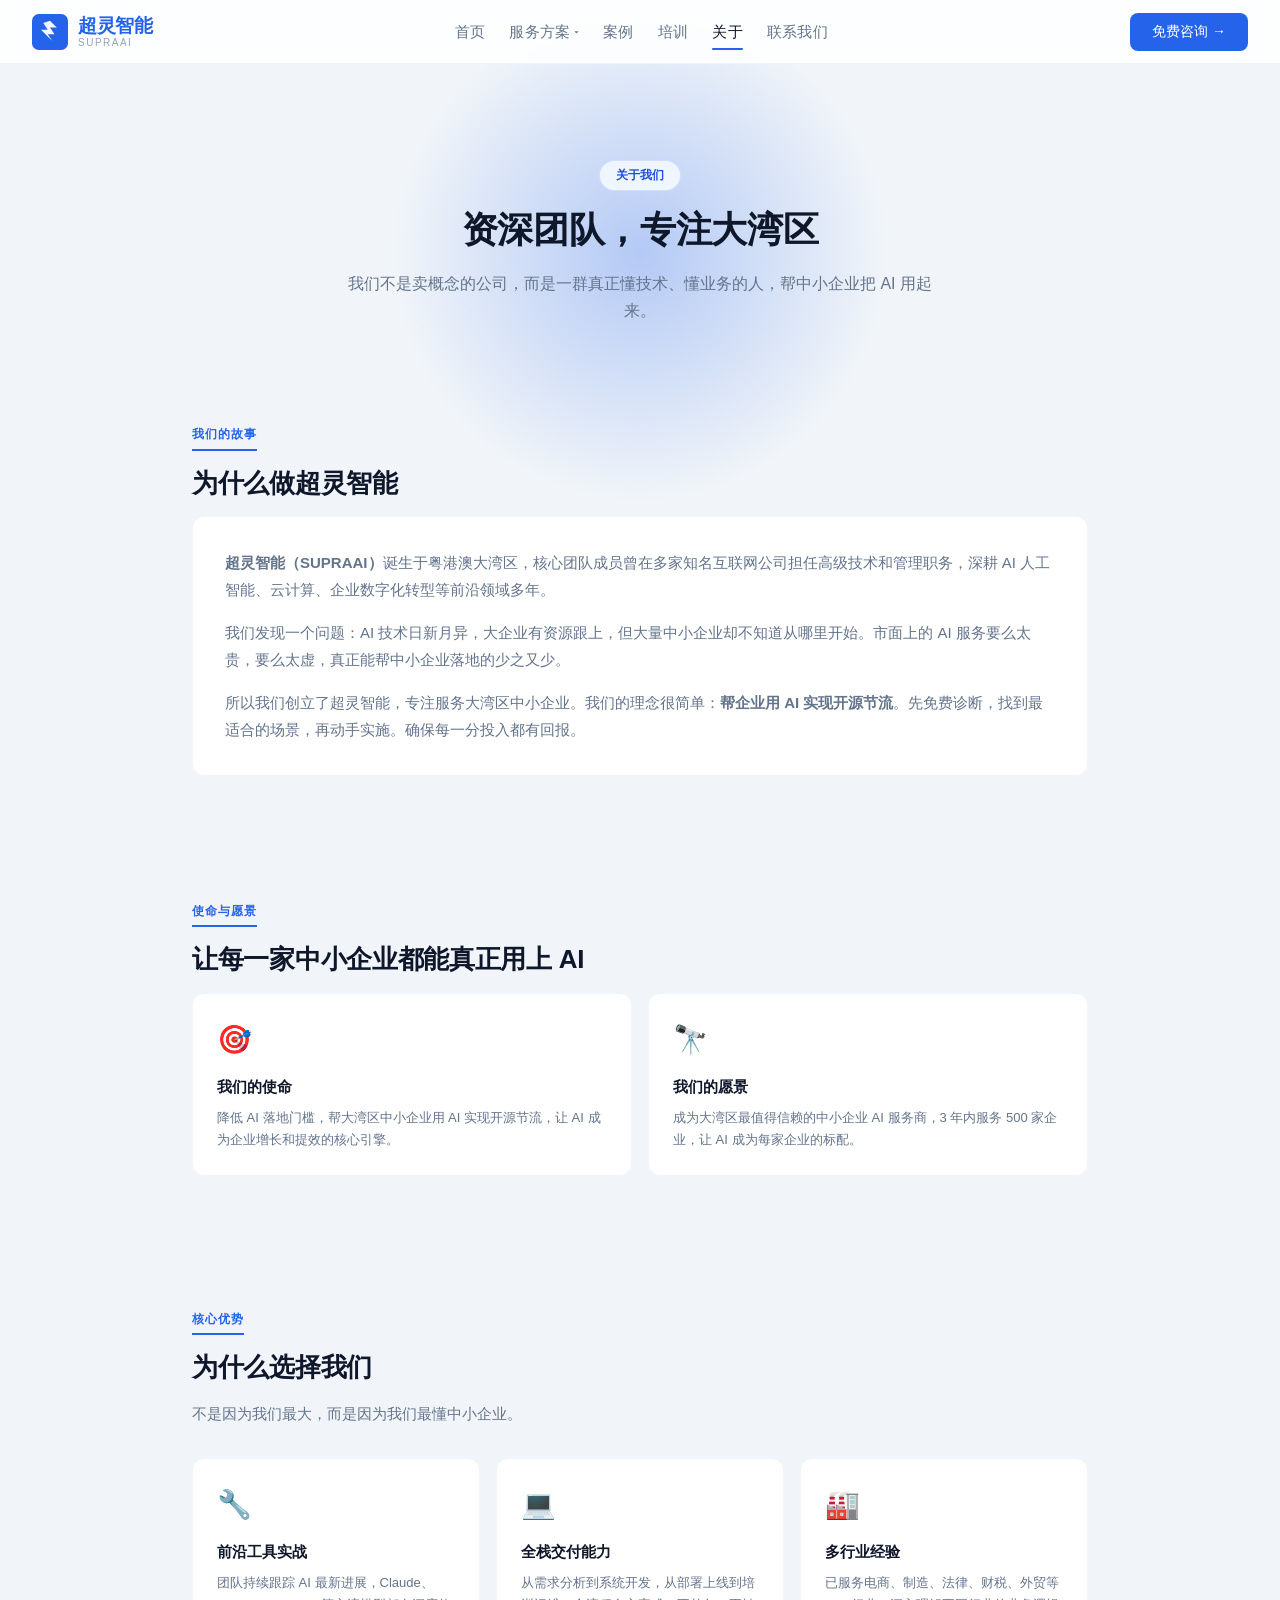
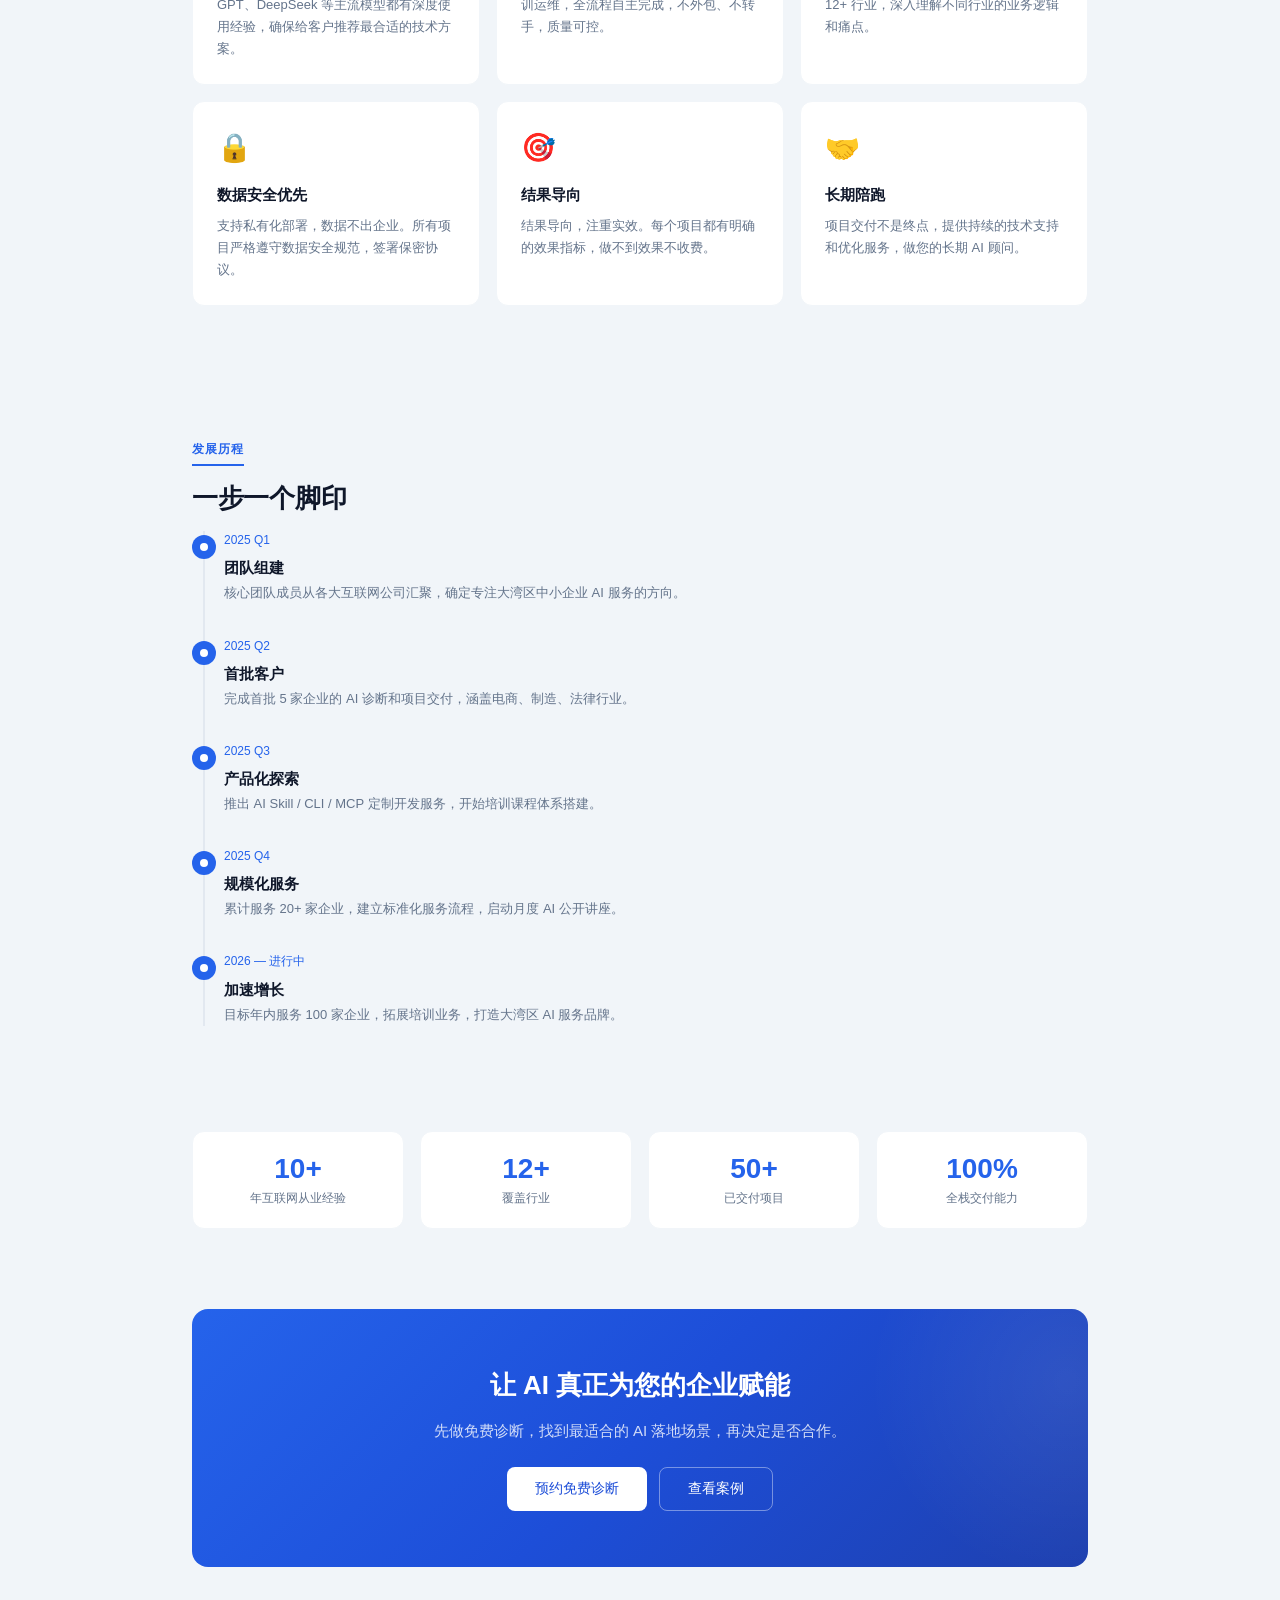
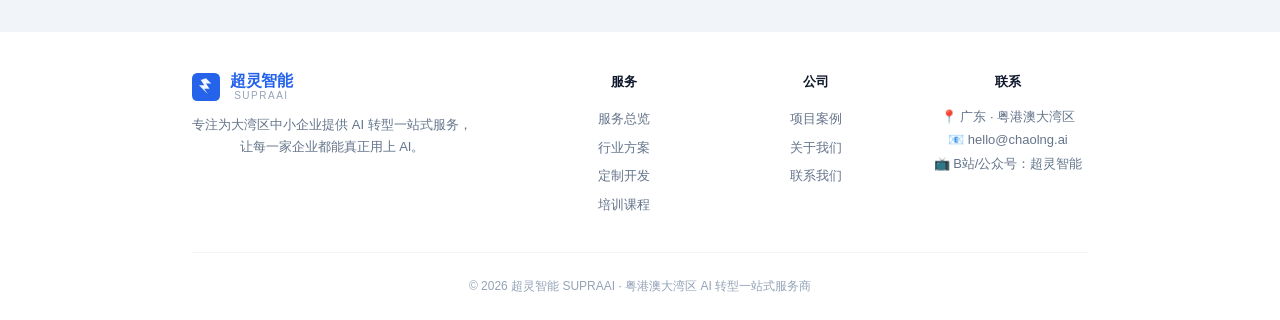
==== commit 8a3cdcd3: "refactor: 精简口号、统一措辞为赋能+开源节流，修复 value card 暗色模式，替换 AI 创业者加速营" ====
--- a/pages/about.html
+++ b/pages/about.html
@@ -36,7 +36,7 @@
           我们发现一个问题：AI 技术日新月异，大企业有资源跟上，但大量中小企业却不知道从哪里开始。市面上的 AI 服务要么太贵，要么太虚，真正能帮中小企业落地的少之又少。
         </p>
         <p style="font-size:15px;line-height:1.8;margin-bottom:0;">
-          所以我们创立了超灵智能，专注服务大湾区中小企业。我们的理念很简单：<strong>不卖概念，只卖结果</strong>。先免费诊断，找到最适合的场景，再动手实施。确保每一分投入都有回报。
+          所以我们创立了超灵智能，专注服务大湾区中小企业。我们的理念很简单：<strong>帮企业用 AI 实现开源节流</strong>。先免费诊断，找到最适合的场景，再动手实施。确保每一分投入都有回报。
         </p>
       </div>
     </section>
@@ -52,7 +52,7 @@
         <div class="feature-item">
           <div class="icon">🎯</div>
           <h4>我们的使命</h4>
-          <p>降低 AI 落地门槛，让大湾区每一家中小企业都能在 30 天内用上 AI，在 90 天内靠 AI 省钱或赚钱。</p>
+          <p>降低 AI 落地门槛，帮大湾区中小企业用 AI 实现开源节流，让 AI 成为企业增长和提效的核心引擎。</p>
         </div>
         <div class="feature-item">
           <div class="icon">🔭</div>
@@ -94,7 +94,7 @@
         <div class="feature-item">
           <div class="icon">🎯</div>
           <h4>结果导向</h4>
-          <p>不卖概念，只看结果。每个项目都有明确的效果指标，做不到效果不收费。</p>
+          <p>结果导向，注重实效。每个项目都有明确的效果指标，做不到效果不收费。</p>
         </div>
         <div class="feature-item">
           <div class="icon">🤝</div>
--- a/css/style.css
+++ b/css/style.css
@@ -297,7 +297,7 @@
 }
 .nav-dropdown-trigger:hover { color: var(--color-text-primary); }
 .nav-arrow { font-size: 10px; transition: transform var(--transition-fast); }
-.nav-dropdown:hover .nav-arrow { transform: rotate(180deg); }
+.nav-dropdown.open .nav-arrow { transform: rotate(180deg); }
 
 .nav-dropdown-menu {
   display: none;
@@ -313,7 +313,7 @@
   box-shadow: var(--shadow-lg);
   z-index: 200;
 }
-.nav-dropdown:hover .nav-dropdown-menu { display: block; }
+.nav-dropdown.open .nav-dropdown-menu { display: block; }
 .nav-dropdown-menu a {
   display: block;
   padding: 8px 12px;
@@ -596,7 +596,7 @@
   .training-grid { grid-template-columns: 1fr 1fr; }
   .about-stats { grid-template-columns: repeat(2, 1fr); }
   .nav-dropdown-menu { position: static; box-shadow: none; border: none; margin-top: 0; padding: 0 0 0 1rem; }
-  .nav-dropdown:hover .nav-dropdown-menu { display: block; }
+  .nav-dropdown.open .nav-dropdown-menu { display: block; }
   .logo-icon { width: 28px; height: 28px; }
   .logo-text { font-size: 15px; }
 }
--- a/css/pages.css
+++ b/css/pages.css
@@ -570,3 +570,84 @@
 @media (max-width: 480px) {
   .footer-grid { grid-template-columns: 1fr; }
 }
+
+/* === Value Props (开源节流) === */
+.value-props-grid {
+  display: grid;
+  grid-template-columns: 1fr 1fr;
+  gap: 20px;
+}
+.value-card-blue,
+.value-card-green {
+  border-radius: var(--border-radius-xl);
+  padding: 2rem;
+  position: relative;
+  overflow: hidden;
+}
+.value-card-blue {
+  background: linear-gradient(135deg, #EFF6FF 0%, #DBEAFE 100%);
+  border: 1px solid rgba(37,99,235,0.15);
+}
+.value-card-green {
+  background: linear-gradient(135deg, #F0FDF4 0%, #DCFCE7 100%);
+  border: 1px solid rgba(22,163,74,0.15);
+}
+.value-card-blue h3 { color: var(--brand-primary-dark); }
+.value-card-green h3 { color: #15803D; }
+.value-card-blue .value-tag {
+  background: rgba(37,99,235,0.1);
+  color: var(--brand-primary);
+}
+.value-card-green .value-tag {
+  background: rgba(22,163,74,0.1);
+  color: #15803D;
+}
+.value-tag {
+  font-size: 12px;
+  padding: 4px 12px;
+  border-radius: var(--border-radius-full);
+  font-weight: 500;
+  display: inline-block;
+}
+.testimonials-grid {
+  display: grid;
+  grid-template-columns: repeat(3, 1fr);
+  gap: 16px;
+}
+.testimonial-card {
+  background: var(--color-background-primary);
+  border: 1px solid var(--color-border-tertiary);
+  border-radius: var(--border-radius-lg);
+  padding: 1.5rem;
+  transition: all var(--transition-base);
+}
+.testimonial-card:hover {
+  box-shadow: var(--shadow-md);
+  transform: translateY(-2px);
+}
+
+@media (prefers-color-scheme: dark) {
+  .value-card-blue {
+    background: linear-gradient(135deg, rgba(37,99,235,0.15) 0%, rgba(37,99,235,0.08) 100%);
+    border-color: rgba(59,130,246,0.25);
+  }
+  .value-card-blue h3 { color: #93C5FD; }
+  .value-card-blue .value-tag {
+    background: rgba(37,99,235,0.2);
+    color: #93C5FD;
+  }
+  .value-card-green {
+    background: linear-gradient(135deg, rgba(22,163,74,0.15) 0%, rgba(22,163,74,0.08) 100%);
+    border-color: rgba(34,197,94,0.25);
+  }
+  .value-card-green h3 { color: #4ADE80; }
+  .value-card-green .value-tag {
+    background: rgba(22,163,74,0.2);
+    color: #4ADE80;
+  }
+}
+
+@media (max-width: 768px) {
+  .value-props-grid { grid-template-columns: 1fr; }
+  .testimonials-grid { grid-template-columns: 1fr; }
+}
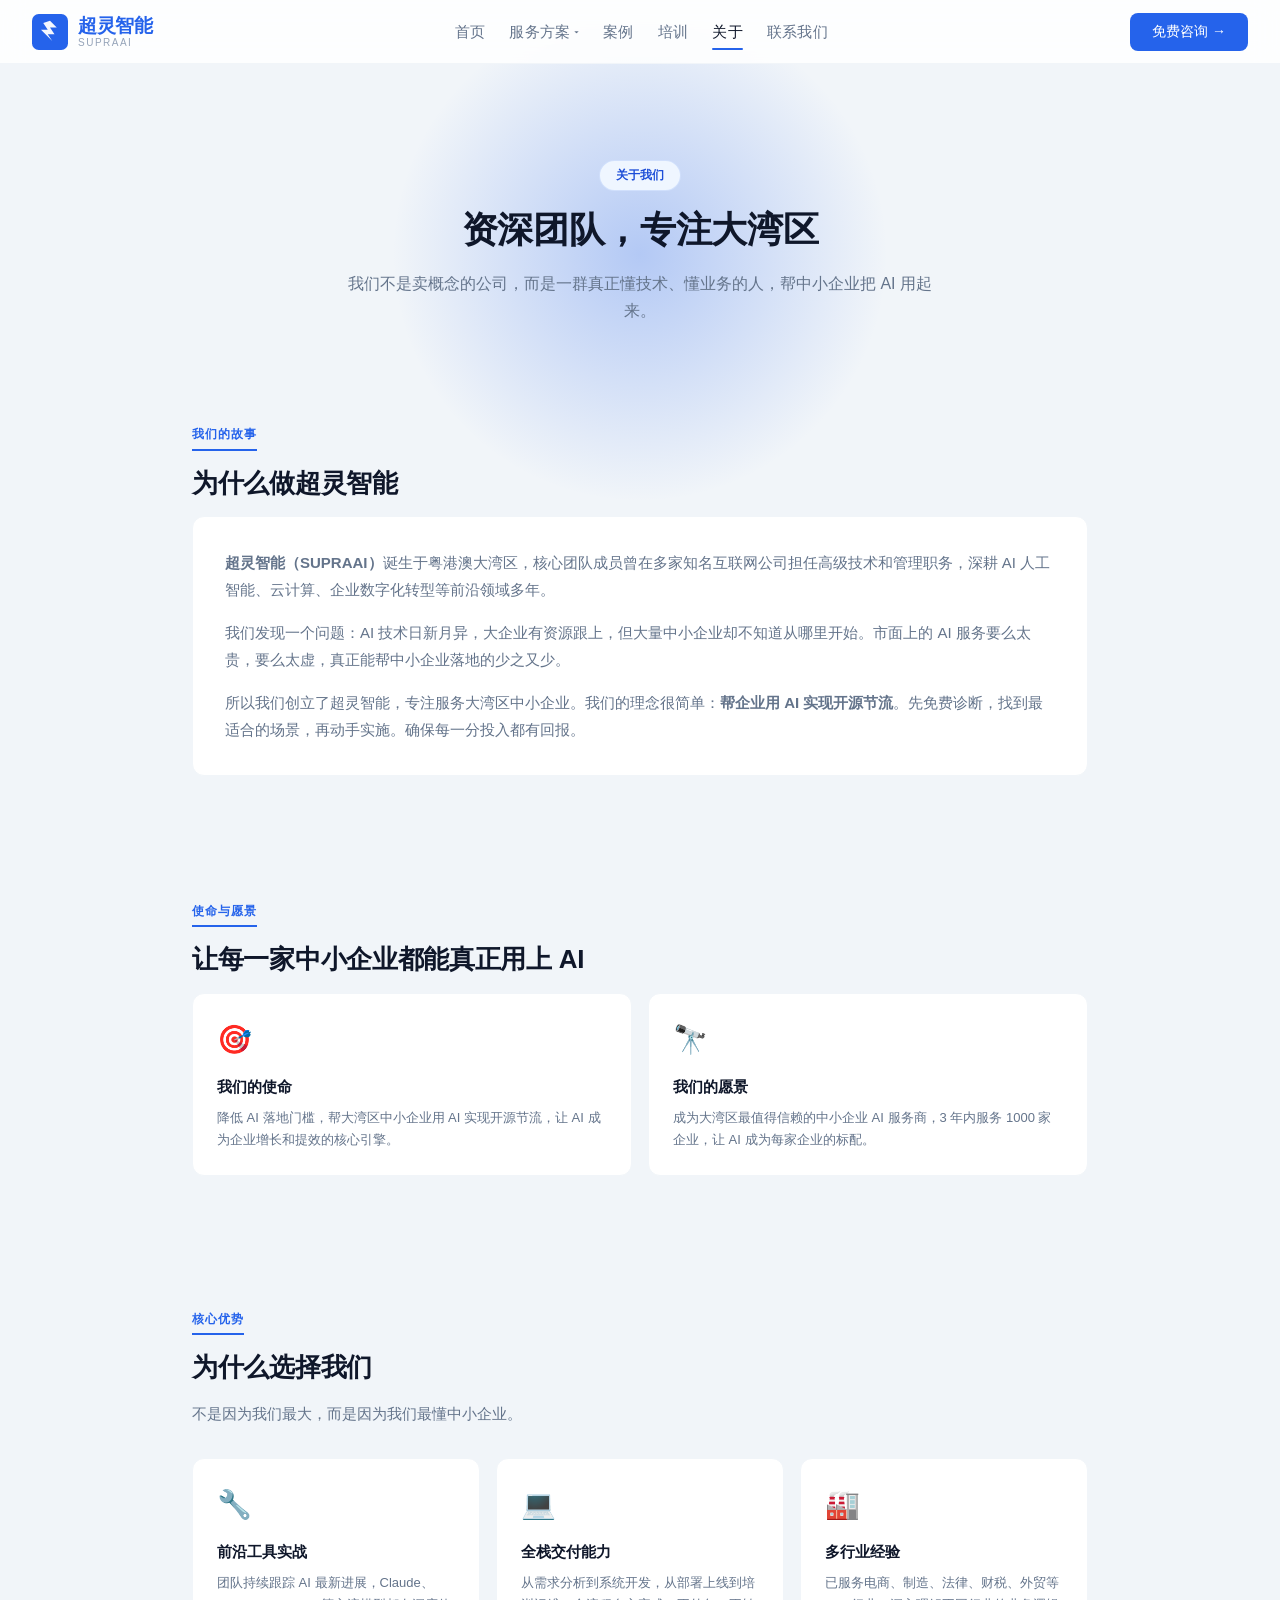
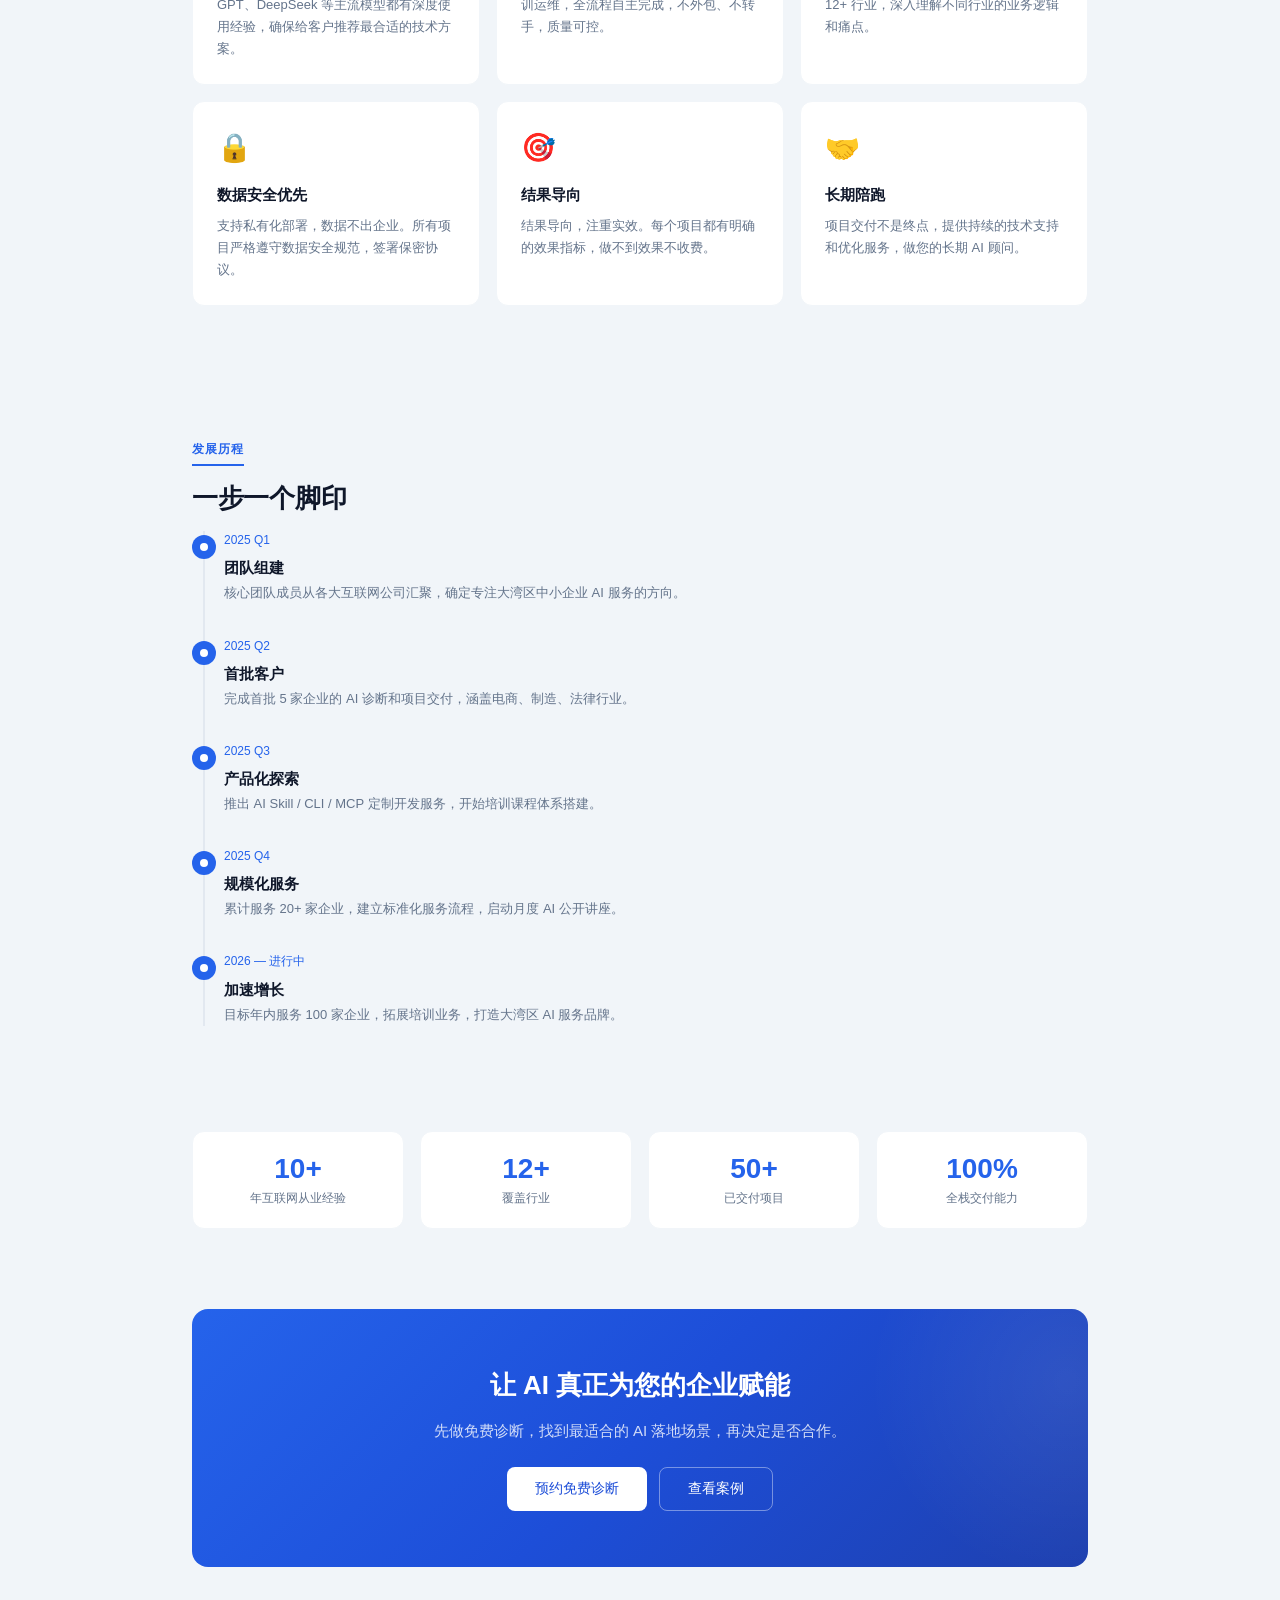
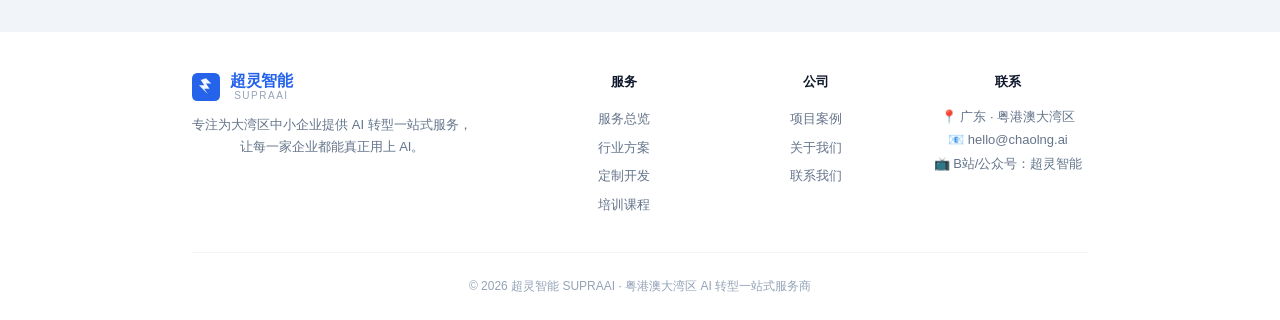
==== commit 2d6c5662: "feat: 左侧悬浮导航、AI场景扩充(数字人/音视频/创意)、培训工具覆盖扩充、目标1000家" ====
--- a/pages/about.html
+++ b/pages/about.html
@@ -57,7 +57,7 @@
         <div class="feature-item">
           <div class="icon">🔭</div>
           <h4>我们的愿景</h4>
-          <p>成为大湾区最值得信赖的中小企业 AI 服务商，3 年内服务 500 家企业，让 AI 成为每家企业的标配。</p>
+          <p>成为大湾区最值得信赖的中小企业 AI 服务商，3 年内服务 1000 家企业，让 AI 成为每家企业的标配。</p>
         </div>
       </div>
     </section>
--- a/css/style.css
+++ b/css/style.css
@@ -606,3 +606,83 @@
   .about-stats { grid-template-columns: 1fr 1fr; }
   .service-flow { grid-template-columns: 1fr; }
 }
+
+/* === Side Nav (左侧悬浮导航) === */
+.side-nav {
+  position: fixed;
+  left: 1.25rem;
+  top: 50%;
+  transform: translateY(-50%);
+  z-index: 90;
+  display: flex;
+  flex-direction: column;
+  gap: 2px;
+  opacity: 0;
+  pointer-events: none;
+  transition: opacity 0.3s ease;
+}
+.side-nav.visible {
+  opacity: 1;
+  pointer-events: auto;
+}
+.side-nav-item {
+  font-size: 12px;
+  color: var(--color-text-tertiary);
+  padding: 6px 12px;
+  border-left: 2px solid var(--color-border-tertiary);
+  transition: all var(--transition-fast);
+  white-space: nowrap;
+  line-height: 1.4;
+}
+.side-nav-item:hover {
+  color: var(--color-text-primary);
+  border-left-color: var(--color-text-secondary);
+}
+.side-nav-item.active {
+  color: var(--brand-primary);
+  border-left-color: var(--brand-primary);
+  font-weight: 600;
+}
+@media (max-width: 1200px) {
+  .side-nav { display: none; }
+}
+
+/* === Side Nav (左侧悬浮导航) === */
+.side-nav {
+  position: fixed;
+  left: 1.25rem;
+  top: 50%;
+  transform: translateY(-50%);
+  z-index: 90;
+  display: flex;
+  flex-direction: column;
+  gap: 2px;
+  opacity: 0;
+  pointer-events: none;
+  transition: opacity 0.3s ease;
+}
+.side-nav.visible {
+  opacity: 1;
+  pointer-events: auto;
+}
+.side-nav-item {
+  font-size: 12px;
+  color: var(--color-text-tertiary);
+  padding: 6px 12px;
+  border-left: 2px solid transparent;
+  transition: all var(--transition-fast);
+  white-space: nowrap;
+  text-decoration: none;
+}
+.side-nav-item:hover {
+  color: var(--color-text-primary);
+  border-left-color: var(--color-border-secondary);
+}
+.side-nav-item.active {
+  color: var(--brand-primary);
+  border-left-color: var(--brand-primary);
+  font-weight: 600;
+}
+@media (max-width: 1200px) {
+  .side-nav { display: none; }
+}
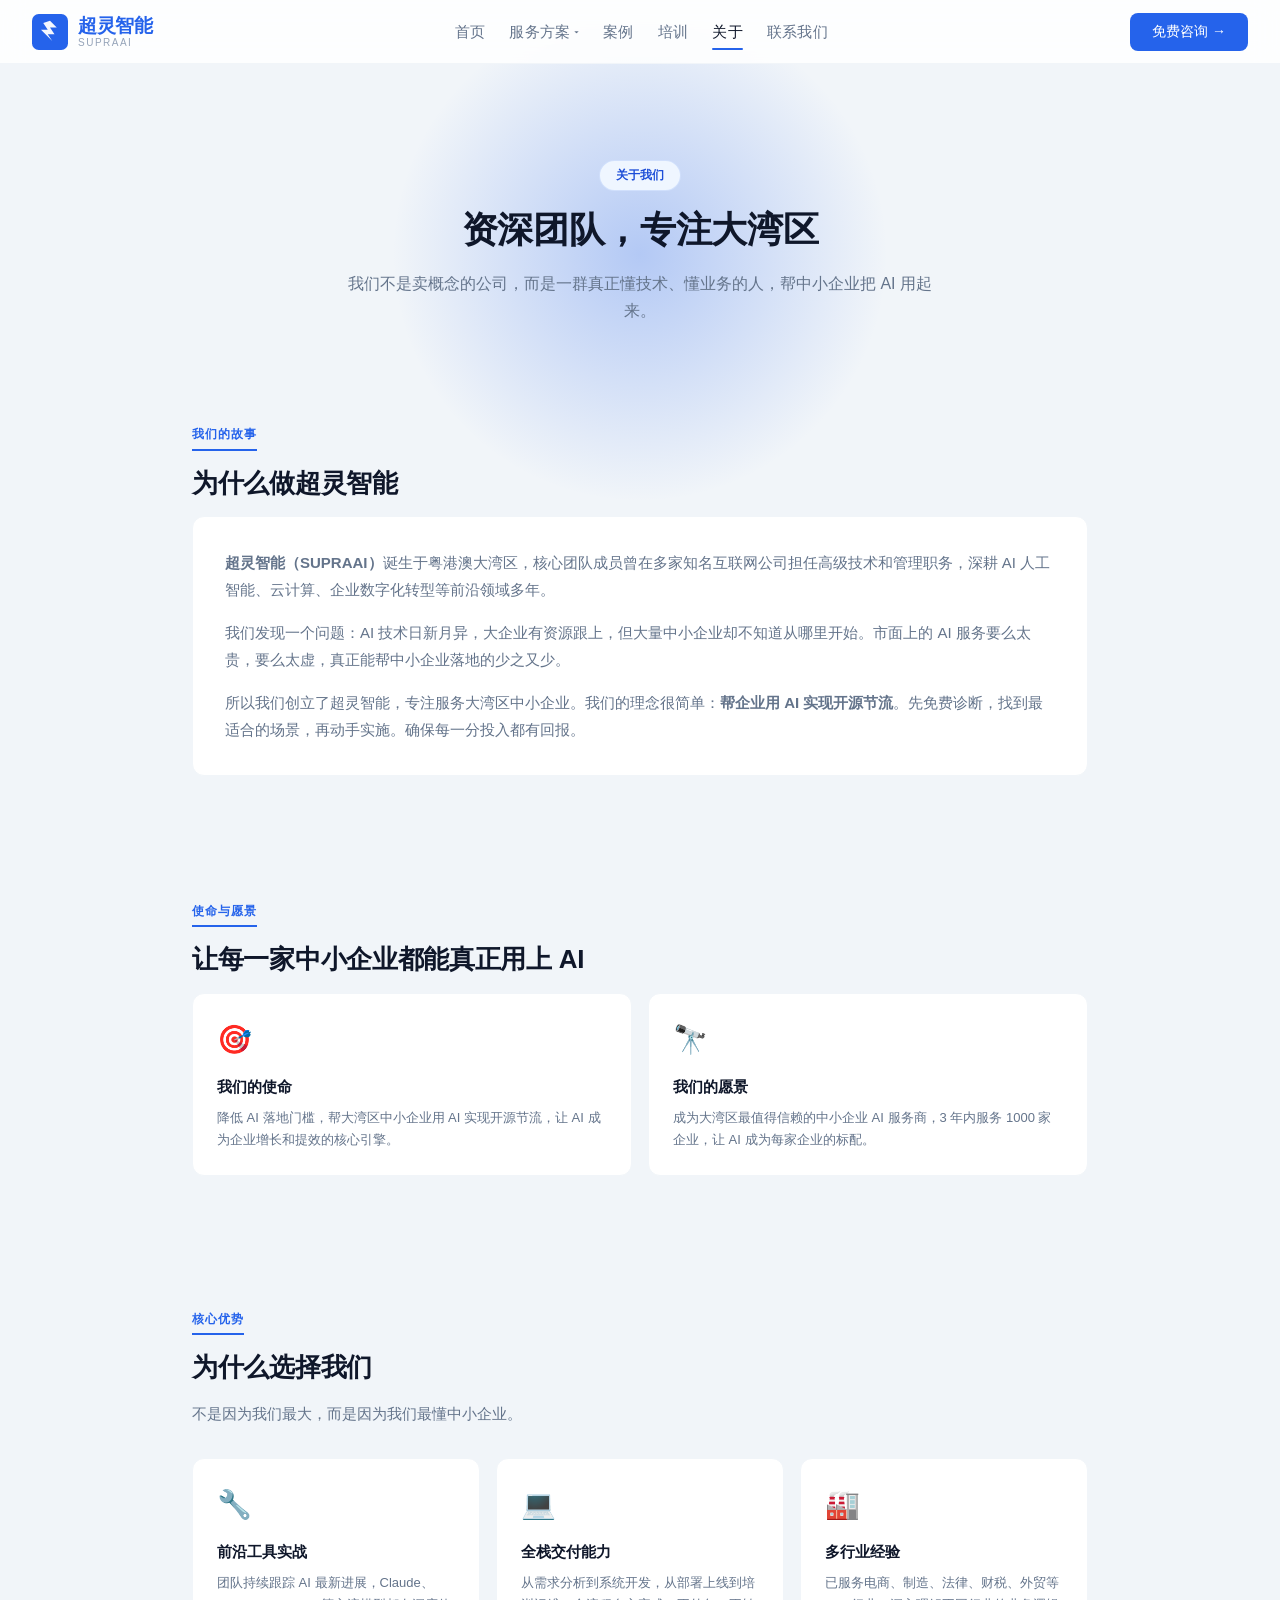
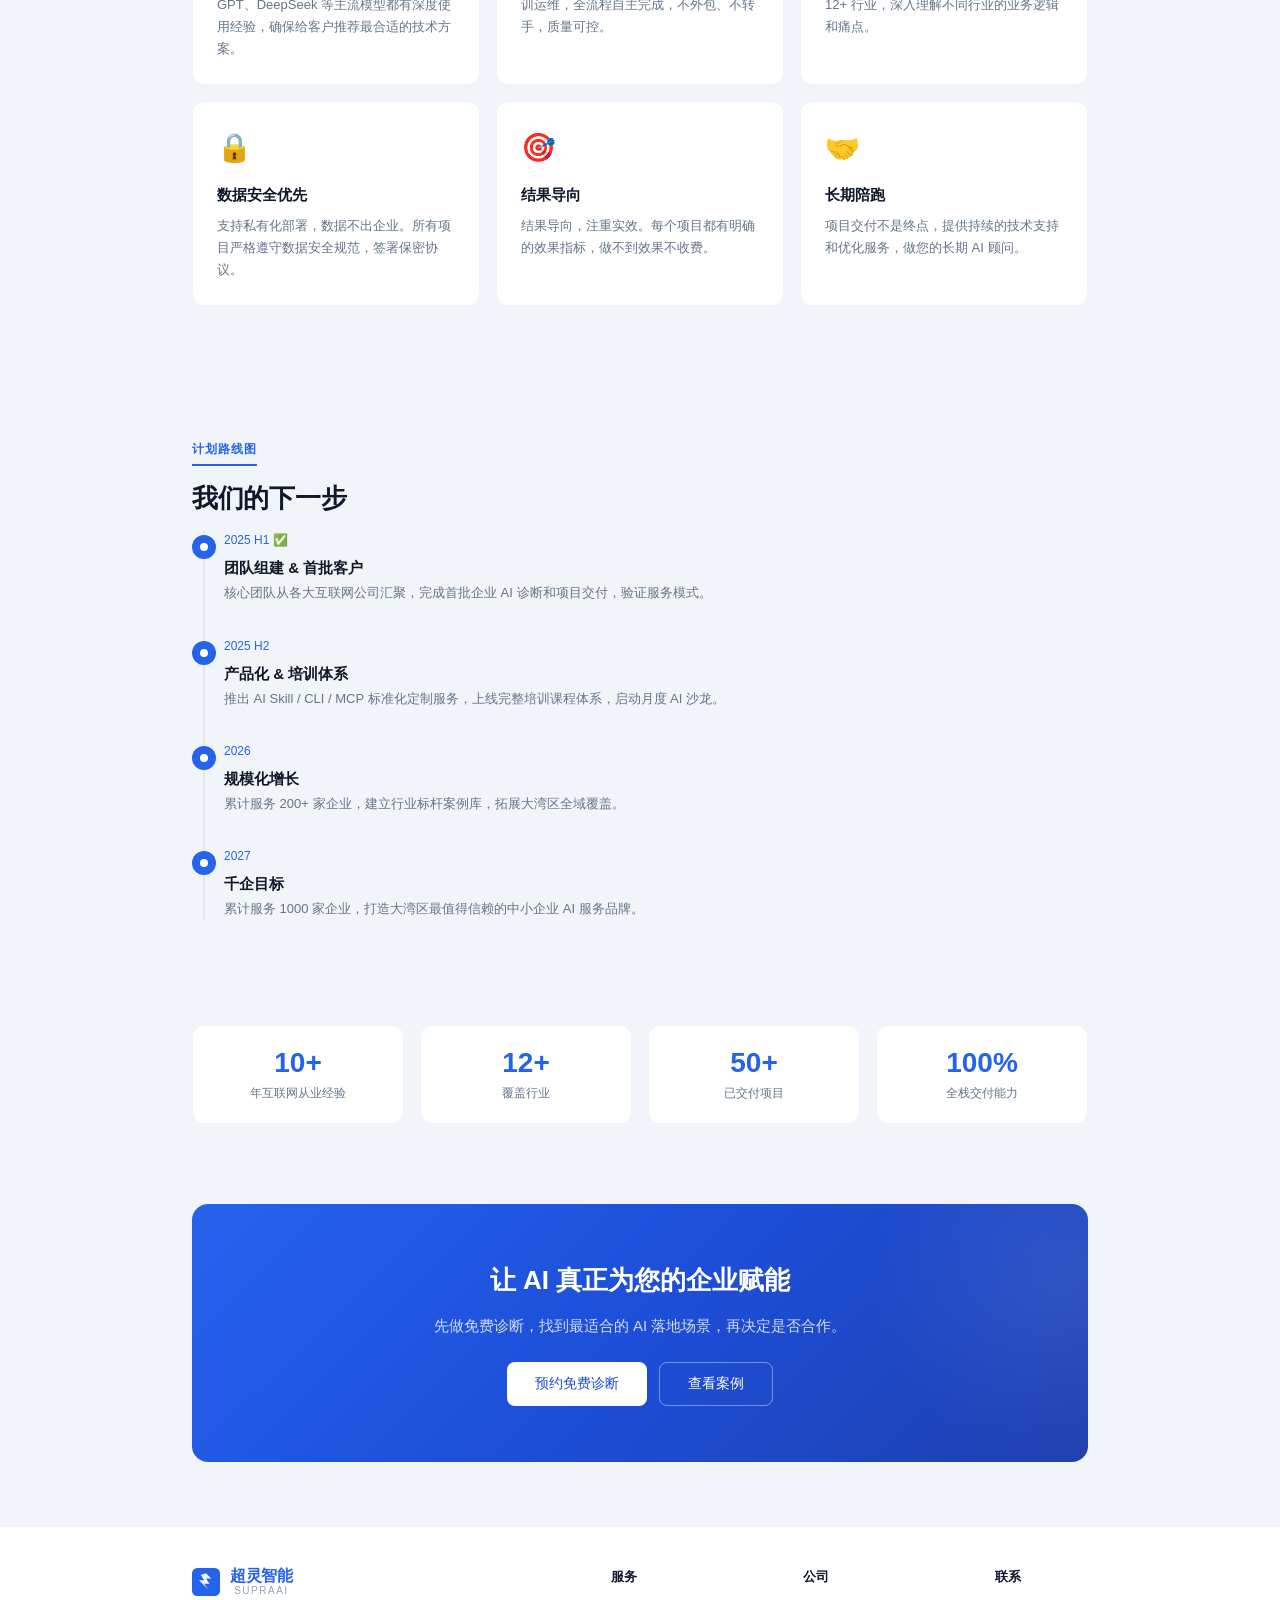
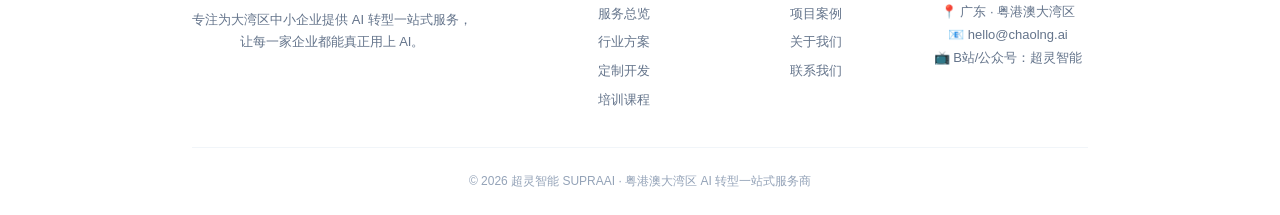
==== commit bf0bb911: "refactor: 发展历程改为计划路线图、优化左侧悬浮导航样式、清理重复CSS" ====
--- a/pages/about.html
+++ b/pages/about.html
@@ -106,41 +106,35 @@
 
     <hr class="divider" />
 
-    <!-- 发展历程 -->
+    <!-- 计划路线图 -->
     <section class="page-section fade-in">
-      <div class="section-label">发展历程</div>
-      <h2 class="section-title">一步一个脚印</h2>
+      <div class="section-label">计划路线图</div>
+      <h2 class="section-title">我们的下一步</h2>
 
       <div class="timeline">
         <div class="timeline-item">
           <div class="timeline-dot"></div>
-          <div class="timeline-date">2025 Q1</div>
-          <h4>团队组建</h4>
-          <p>核心团队成员从各大互联网公司汇聚，确定专注大湾区中小企业 AI 服务的方向。</p>
+          <div class="timeline-date">2025 H1 ✅</div>
+          <h4>团队组建 & 首批客户</h4>
+          <p>核心团队从各大互联网公司汇聚，完成首批企业 AI 诊断和项目交付，验证服务模式。</p>
         </div>
         <div class="timeline-item">
           <div class="timeline-dot"></div>
-          <div class="timeline-date">2025 Q2</div>
-          <h4>首批客户</h4>
-          <p>完成首批 5 家企业的 AI 诊断和项目交付，涵盖电商、制造、法律行业。</p>
+          <div class="timeline-date">2025 H2</div>
+          <h4>产品化 & 培训体系</h4>
+          <p>推出 AI Skill / CLI / MCP 标准化定制服务，上线完整培训课程体系，启动月度 AI 沙龙。</p>
         </div>
         <div class="timeline-item">
           <div class="timeline-dot"></div>
-          <div class="timeline-date">2025 Q3</div>
-          <h4>产品化探索</h4>
-          <p>推出 AI Skill / CLI / MCP 定制开发服务，开始培训课程体系搭建。</p>
+          <div class="timeline-date">2026</div>
+          <h4>规模化增长</h4>
+          <p>累计服务 200+ 家企业，建立行业标杆案例库，拓展大湾区全域覆盖。</p>
         </div>
         <div class="timeline-item">
           <div class="timeline-dot"></div>
-          <div class="timeline-date">2025 Q4</div>
-          <h4>规模化服务</h4>
-          <p>累计服务 20+ 家企业，建立标准化服务流程，启动月度 AI 公开讲座。</p>
-        </div>
-        <div class="timeline-item">
-          <div class="timeline-dot"></div>
-          <div class="timeline-date">2026 — 进行中</div>
-          <h4>加速增长</h4>
-          <p>目标年内服务 100 家企业，拓展培训业务，打造大湾区 AI 服务品牌。</p>
+          <div class="timeline-date">2027</div>
+          <h4>千企目标</h4>
+          <p>累计服务 1000 家企业，打造大湾区最值得信赖的中小企业 AI 服务品牌。</p>
         </div>
       </div>
     </section>
--- a/css/style.css
+++ b/css/style.css
@@ -616,73 +616,41 @@
   z-index: 90;
   display: flex;
   flex-direction: column;
-  gap: 2px;
+  gap: 0;
   opacity: 0;
   pointer-events: none;
-  transition: opacity 0.3s ease;
+  transition: opacity 0.4s ease;
+  background: var(--color-background-primary);
+  border: 1px solid var(--color-border-tertiary);
+  border-radius: var(--border-radius-lg);
+  padding: 8px 0;
+  box-shadow: var(--shadow-md);
 }
 .side-nav.visible {
   opacity: 1;
   pointer-events: auto;
 }
 .side-nav-item {
-  font-size: 12px;
-  color: var(--color-text-tertiary);
-  padding: 6px 12px;
-  border-left: 2px solid var(--color-border-tertiary);
+  font-size: 13px;
+  color: var(--color-text-secondary);
+  padding: 8px 18px 8px 16px;
+  border-left: 3px solid transparent;
   transition: all var(--transition-fast);
   white-space: nowrap;
   line-height: 1.4;
+  letter-spacing: 0.02em;
 }
 .side-nav-item:hover {
   color: var(--color-text-primary);
-  border-left-color: var(--color-text-secondary);
+  background: var(--color-background-secondary);
+  border-left-color: var(--color-border-secondary);
 }
 .side-nav-item.active {
   color: var(--brand-primary);
   border-left-color: var(--brand-primary);
   font-weight: 600;
+  background: var(--color-teal-bg);
 }
 @media (max-width: 1200px) {
   .side-nav { display: none; }
 }
-
-/* === Side Nav (左侧悬浮导航) === */
-.side-nav {
-  position: fixed;
-  left: 1.25rem;
-  top: 50%;
-  transform: translateY(-50%);
-  z-index: 90;
-  display: flex;
-  flex-direction: column;
-  gap: 2px;
-  opacity: 0;
-  pointer-events: none;
-  transition: opacity 0.3s ease;
-}
-.side-nav.visible {
-  opacity: 1;
-  pointer-events: auto;
-}
-.side-nav-item {
-  font-size: 12px;
-  color: var(--color-text-tertiary);
-  padding: 6px 12px;
-  border-left: 2px solid transparent;
-  transition: all var(--transition-fast);
-  white-space: nowrap;
-  text-decoration: none;
-}
-.side-nav-item:hover {
-  color: var(--color-text-primary);
-  border-left-color: var(--color-border-secondary);
-}
-.side-nav-item.active {
-  color: var(--brand-primary);
-  border-left-color: var(--brand-primary);
-  font-weight: 600;
-}
-@media (max-width: 1200px) {
-  .side-nav { display: none; }
-}
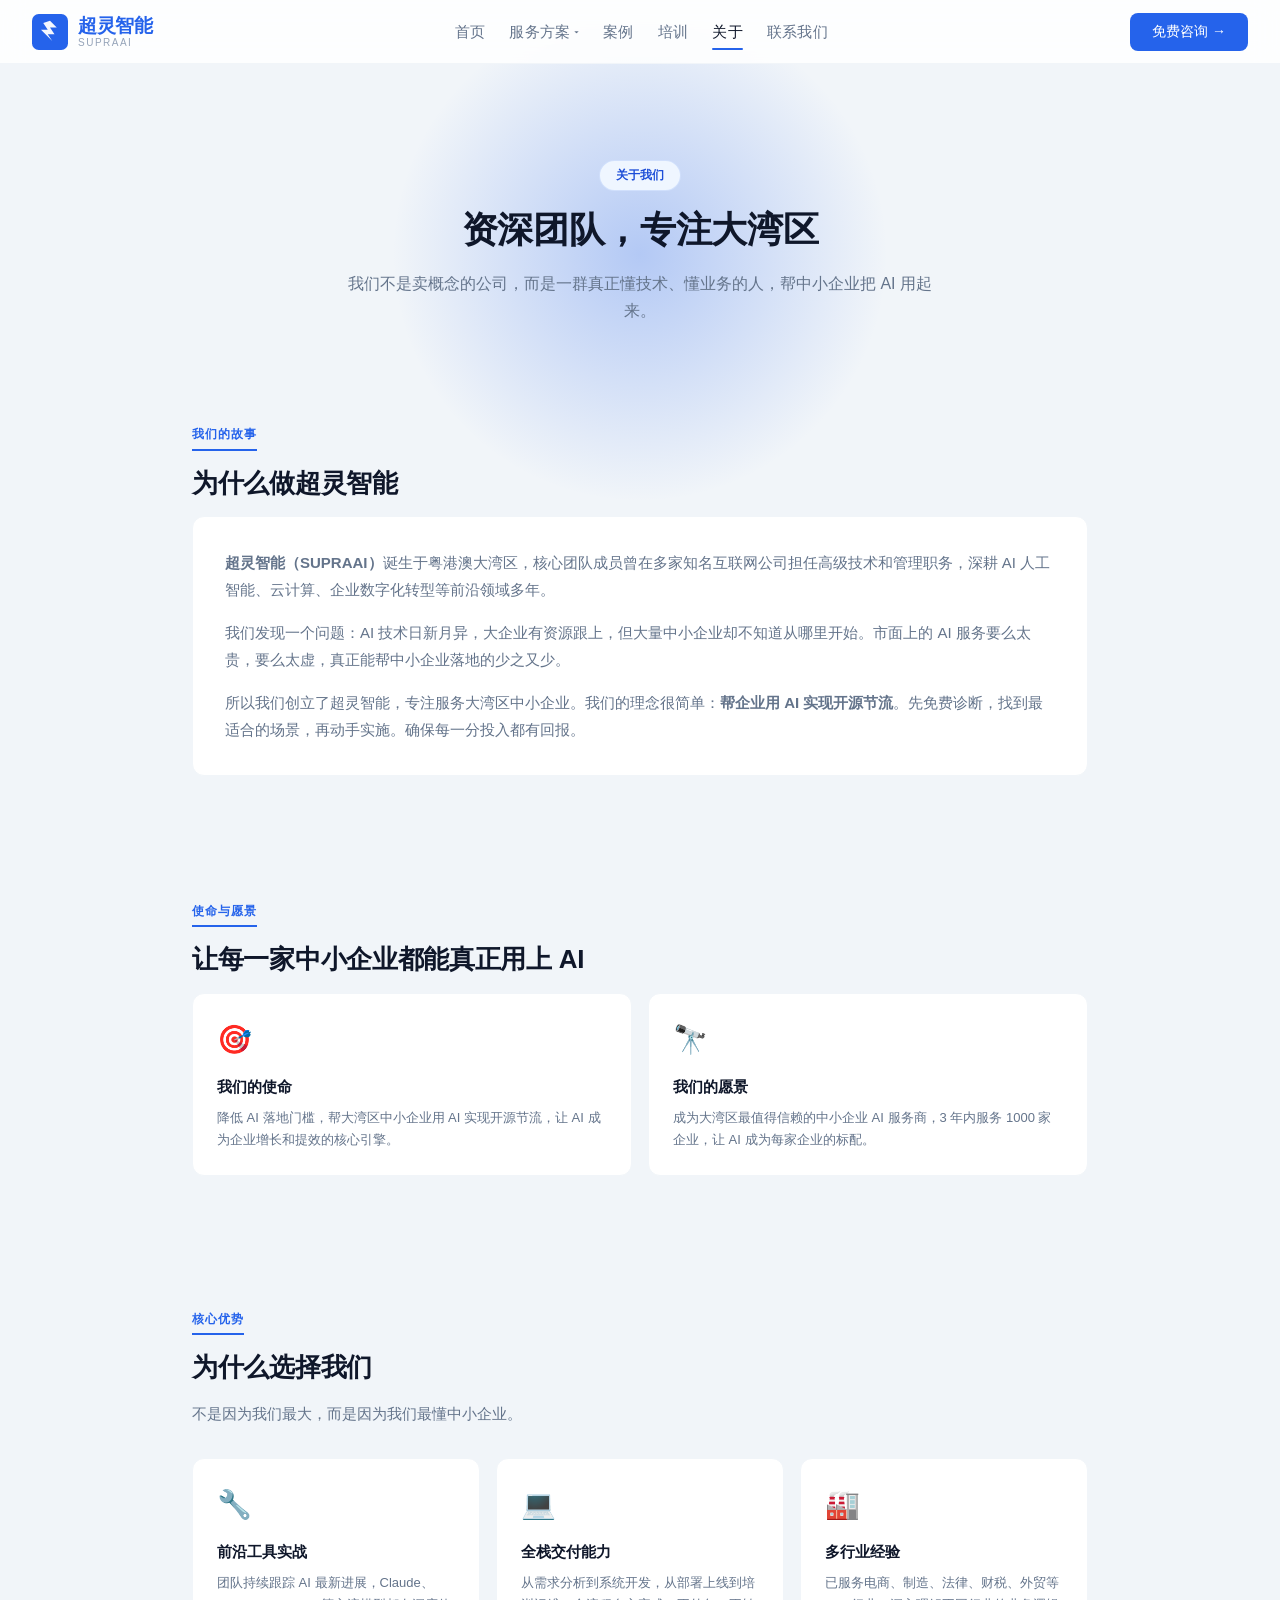
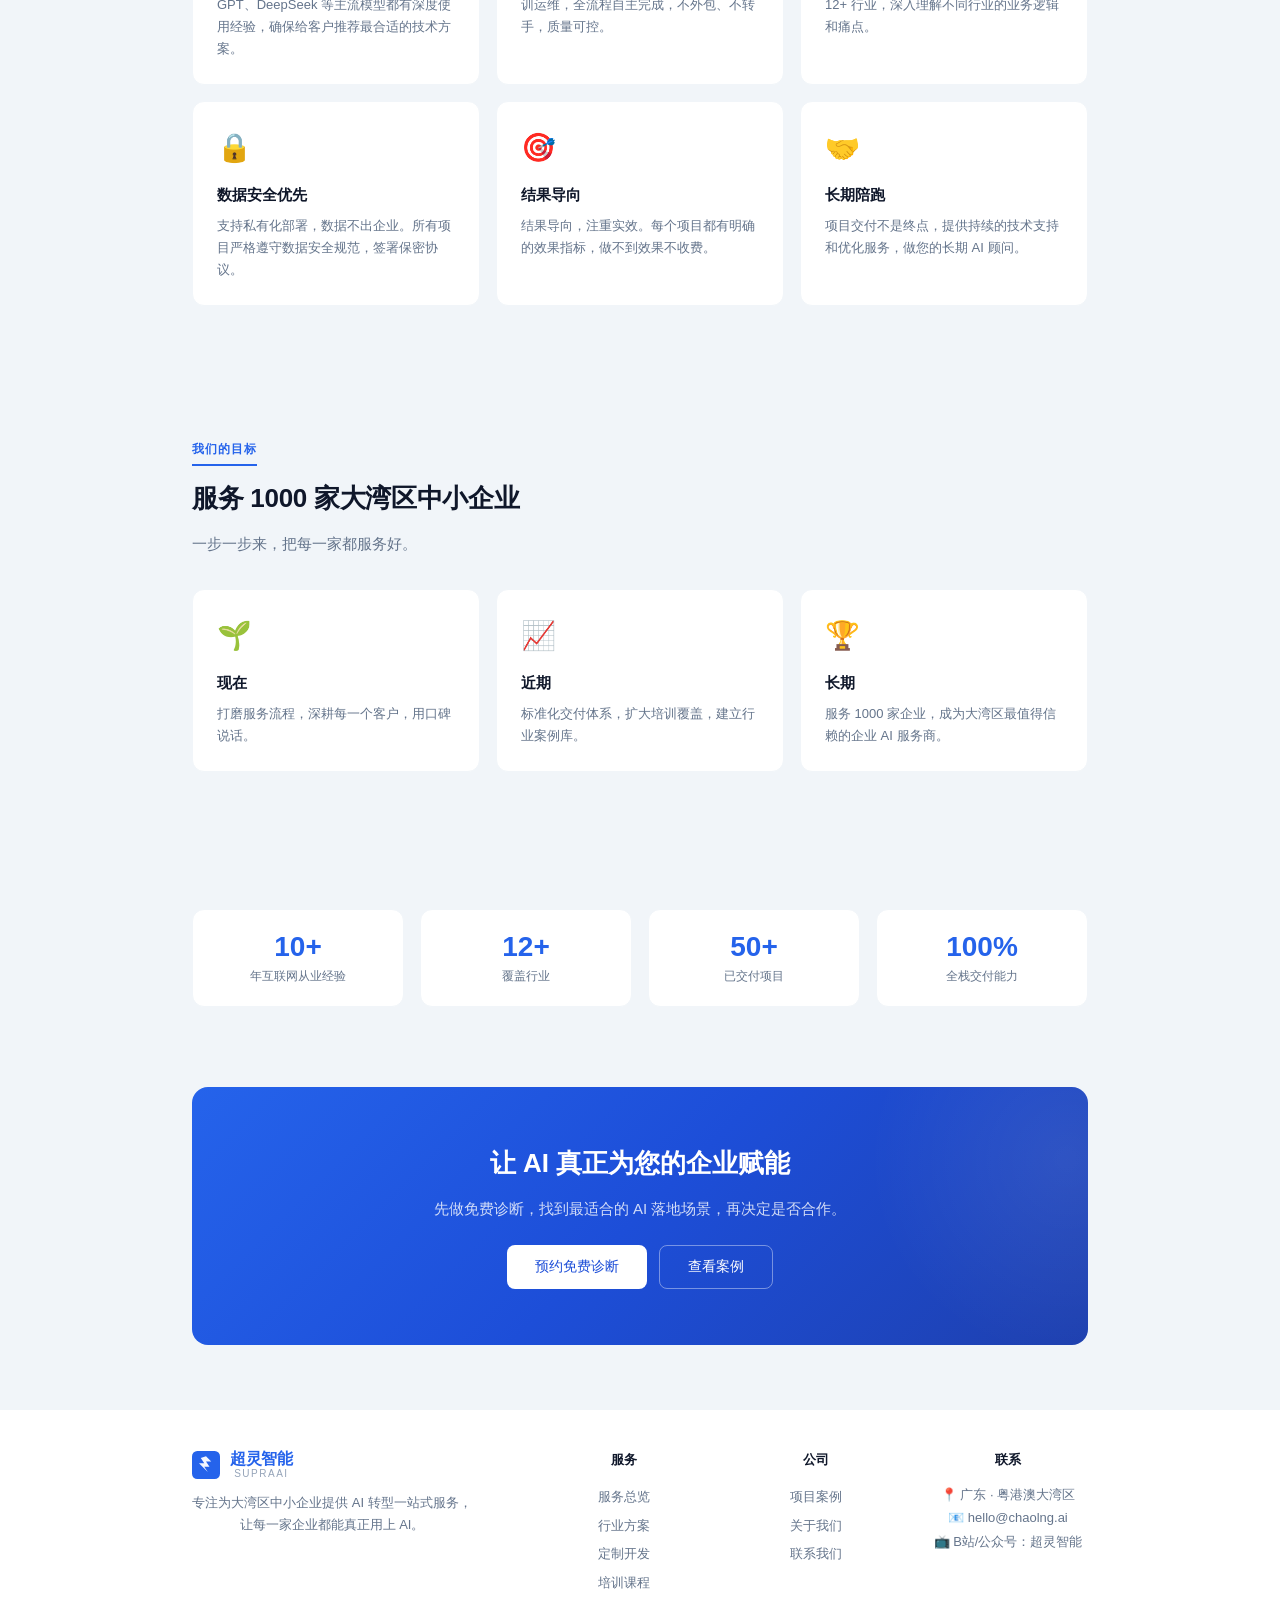
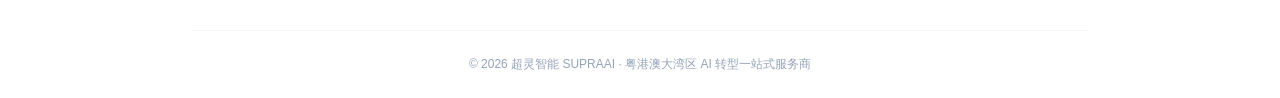
==== commit dcdd1fde: "refactor: 路线图改为简洁卡片式目标展示" ====
--- a/pages/about.html
+++ b/pages/about.html
@@ -106,35 +106,27 @@
 
     <hr class="divider" />
 
-    <!-- 计划路线图 -->
+    <!-- 我们的目标 -->
     <section class="page-section fade-in">
-      <div class="section-label">计划路线图</div>
-      <h2 class="section-title">我们的下一步</h2>
+      <div class="section-label">我们的目标</div>
+      <h2 class="section-title">服务 1000 家大湾区中小企业</h2>
+      <p class="section-sub">一步一步来，把每一家都服务好。</p>
 
-      <div class="timeline">
-        <div class="timeline-item">
-          <div class="timeline-dot"></div>
-          <div class="timeline-date">2025 H1 ✅</div>
-          <h4>团队组建 & 首批客户</h4>
-          <p>核心团队从各大互联网公司汇聚，完成首批企业 AI 诊断和项目交付，验证服务模式。</p>
+      <div class="feature-grid" style="grid-template-columns:repeat(3,1fr);">
+        <div class="feature-item">
+          <div class="icon">🌱</div>
+          <h4>现在</h4>
+          <p>打磨服务流程，深耕每一个客户，用口碑说话。</p>
         </div>
-        <div class="timeline-item">
-          <div class="timeline-dot"></div>
-          <div class="timeline-date">2025 H2</div>
-          <h4>产品化 & 培训体系</h4>
-          <p>推出 AI Skill / CLI / MCP 标准化定制服务，上线完整培训课程体系，启动月度 AI 沙龙。</p>
+        <div class="feature-item">
+          <div class="icon">📈</div>
+          <h4>近期</h4>
+          <p>标准化交付体系，扩大培训覆盖，建立行业案例库。</p>
         </div>
-        <div class="timeline-item">
-          <div class="timeline-dot"></div>
-          <div class="timeline-date">2026</div>
-          <h4>规模化增长</h4>
-          <p>累计服务 200+ 家企业，建立行业标杆案例库，拓展大湾区全域覆盖。</p>
-        </div>
-        <div class="timeline-item">
-          <div class="timeline-dot"></div>
-          <div class="timeline-date">2027</div>
-          <h4>千企目标</h4>
-          <p>累计服务 1000 家企业，打造大湾区最值得信赖的中小企业 AI 服务品牌。</p>
+        <div class="feature-item">
+          <div class="icon">🏆</div>
+          <h4>长期</h4>
+          <p>服务 1000 家企业，成为大湾区最值得信赖的企业 AI 服务商。</p>
         </div>
       </div>
     </section>
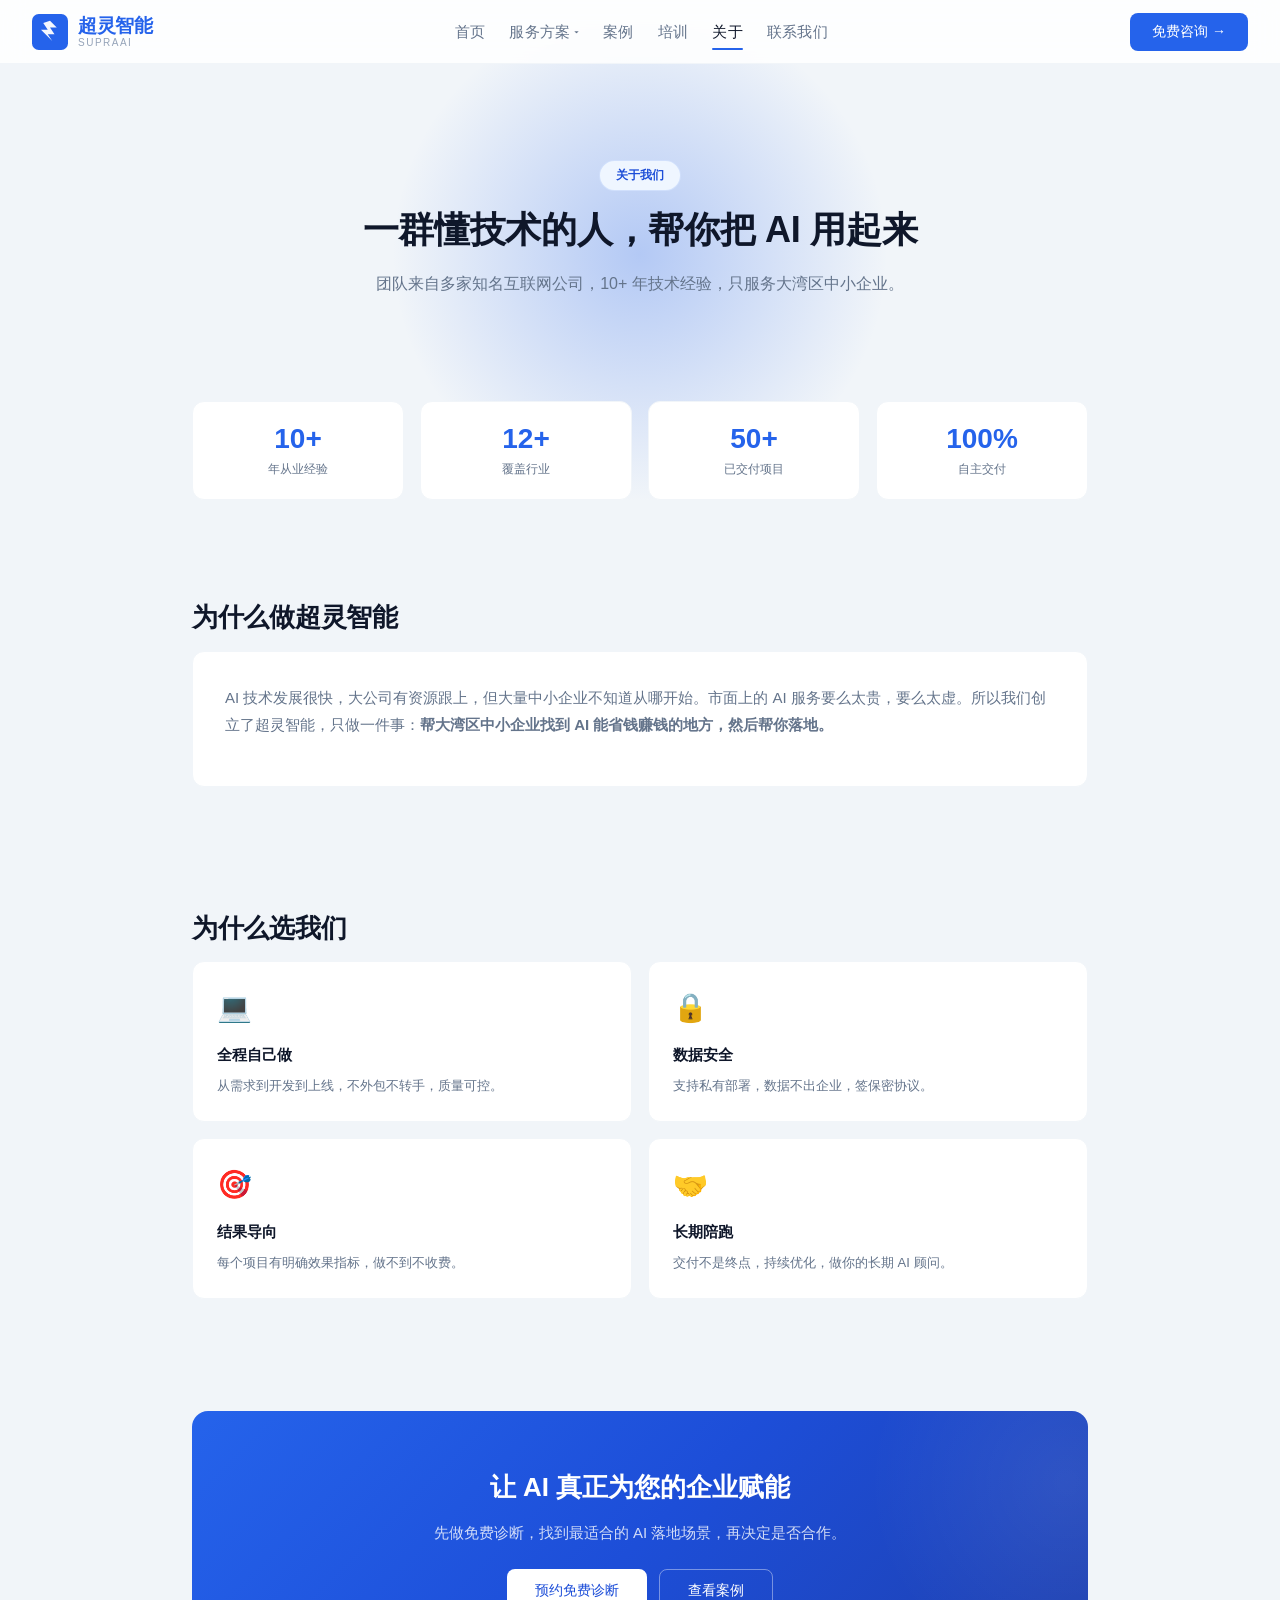
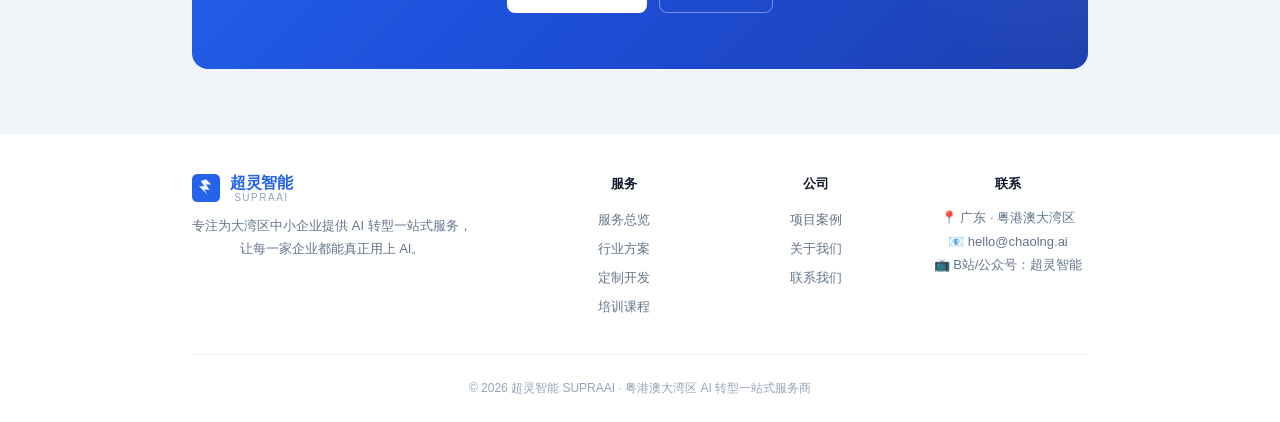
==== commit 0c06601f: "refactor: 关于页大幅精简，砍掉重复区块，说人话" ====
--- a/pages/about.html
+++ b/pages/about.html
@@ -19,126 +19,16 @@
 
     <div class="page-hero">
       <div class="badge">关于我们</div>
-      <h1>资深团队，专注大湾区</h1>
-      <p>我们不是卖概念的公司，而是一群真正懂技术、懂业务的人，帮中小企业把 AI 用起来。</p>
+      <h1>一群懂技术的人，帮你把 AI 用起来</h1>
+      <p>团队来自多家知名互联网公司，10+ 年技术经验，只服务大湾区中小企业。</p>
     </div>
-
-    <!-- 公司故事 -->
-    <section class="page-section fade-in">
-      <div class="section-label">我们的故事</div>
-      <h2 class="section-title">为什么做超灵智能</h2>
-
-      <div class="detail-card">
-        <p style="font-size:15px;line-height:1.8;margin-bottom:1rem;">
-          <strong>超灵智能（SUPRAAI）</strong>诞生于粤港澳大湾区，核心团队成员曾在多家知名互联网公司担任高级技术和管理职务，深耕 AI 人工智能、云计算、企业数字化转型等前沿领域多年。
-        </p>
-        <p style="font-size:15px;line-height:1.8;margin-bottom:1rem;">
-          我们发现一个问题：AI 技术日新月异，大企业有资源跟上，但大量中小企业却不知道从哪里开始。市面上的 AI 服务要么太贵，要么太虚，真正能帮中小企业落地的少之又少。
-        </p>
-        <p style="font-size:15px;line-height:1.8;margin-bottom:0;">
-          所以我们创立了超灵智能，专注服务大湾区中小企业。我们的理念很简单：<strong>帮企业用 AI 实现开源节流</strong>。先免费诊断，找到最适合的场景，再动手实施。确保每一分投入都有回报。
-        </p>
-      </div>
-    </section>
-
-    <hr class="divider" />
-
-    <!-- 使命愿景 -->
-    <section class="page-section fade-in">
-      <div class="section-label">使命与愿景</div>
-      <h2 class="section-title">让每一家中小企业都能真正用上 AI</h2>
-
-      <div class="feature-grid" style="grid-template-columns:repeat(2,1fr);">
-        <div class="feature-item">
-          <div class="icon">🎯</div>
-          <h4>我们的使命</h4>
-          <p>降低 AI 落地门槛，帮大湾区中小企业用 AI 实现开源节流，让 AI 成为企业增长和提效的核心引擎。</p>
-        </div>
-        <div class="feature-item">
-          <div class="icon">🔭</div>
-          <h4>我们的愿景</h4>
-          <p>成为大湾区最值得信赖的中小企业 AI 服务商，3 年内服务 1000 家企业，让 AI 成为每家企业的标配。</p>
-        </div>
-      </div>
-    </section>
-
-    <hr class="divider" />
-
-    <!-- 核心优势 -->
-    <section class="page-section fade-in">
-      <div class="section-label">核心优势</div>
-      <h2 class="section-title">为什么选择我们</h2>
-      <p class="section-sub">不是因为我们最大，而是因为我们最懂中小企业。</p>
-
-      <div class="feature-grid">
-        <div class="feature-item">
-          <div class="icon">🔧</div>
-          <h4>前沿工具实战</h4>
-          <p>团队持续跟踪 AI 最新进展，Claude、GPT、DeepSeek 等主流模型都有深度使用经验，确保给客户推荐最合适的技术方案。</p>
-        </div>
-        <div class="feature-item">
-          <div class="icon">💻</div>
-          <h4>全栈交付能力</h4>
-          <p>从需求分析到系统开发，从部署上线到培训运维，全流程自主完成，不外包、不转手，质量可控。</p>
-        </div>
-        <div class="feature-item">
-          <div class="icon">🏭</div>
-          <h4>多行业经验</h4>
-          <p>已服务电商、制造、法律、财税、外贸等 12+ 行业，深入理解不同行业的业务逻辑和痛点。</p>
-        </div>
-        <div class="feature-item">
-          <div class="icon">🔒</div>
-          <h4>数据安全优先</h4>
-          <p>支持私有化部署，数据不出企业。所有项目严格遵守数据安全规范，签署保密协议。</p>
-        </div>
-        <div class="feature-item">
-          <div class="icon">🎯</div>
-          <h4>结果导向</h4>
-          <p>结果导向，注重实效。每个项目都有明确的效果指标，做不到效果不收费。</p>
-        </div>
-        <div class="feature-item">
-          <div class="icon">🤝</div>
-          <h4>长期陪跑</h4>
-          <p>项目交付不是终点，提供持续的技术支持和优化服务，做您的长期 AI 顾问。</p>
-        </div>
-      </div>
-    </section>
-
-    <hr class="divider" />
-
-    <!-- 我们的目标 -->
-    <section class="page-section fade-in">
-      <div class="section-label">我们的目标</div>
-      <h2 class="section-title">服务 1000 家大湾区中小企业</h2>
-      <p class="section-sub">一步一步来，把每一家都服务好。</p>
-
-      <div class="feature-grid" style="grid-template-columns:repeat(3,1fr);">
-        <div class="feature-item">
-          <div class="icon">🌱</div>
-          <h4>现在</h4>
-          <p>打磨服务流程，深耕每一个客户，用口碑说话。</p>
-        </div>
-        <div class="feature-item">
-          <div class="icon">📈</div>
-          <h4>近期</h4>
-          <p>标准化交付体系，扩大培训覆盖，建立行业案例库。</p>
-        </div>
-        <div class="feature-item">
-          <div class="icon">🏆</div>
-          <h4>长期</h4>
-          <p>服务 1000 家企业，成为大湾区最值得信赖的企业 AI 服务商。</p>
-        </div>
-      </div>
-    </section>
-
-    <hr class="divider" />
 
     <!-- 数据亮点 -->
     <section class="page-section fade-in">
       <div class="about-stats">
         <div class="about-stat-item">
           <div class="about-stat-num">10+</div>
-          <div class="about-stat-label">年互联网从业经验</div>
+          <div class="about-stat-label">年从业经验</div>
         </div>
         <div class="about-stat-item">
           <div class="about-stat-num">12+</div>
@@ -150,7 +40,48 @@
         </div>
         <div class="about-stat-item">
           <div class="about-stat-num">100%</div>
-          <div class="about-stat-label">全栈交付能力</div>
+          <div class="about-stat-label">自主交付</div>
+        </div>
+      </div>
+    </section>
+
+    <hr class="divider" />
+
+    <!-- 为什么做这件事 -->
+    <section class="page-section fade-in">
+      <h2 class="section-title">为什么做超灵智能</h2>
+      <div class="detail-card">
+        <p style="font-size:15px;line-height:1.8;">
+          AI 技术发展很快，大公司有资源跟上，但大量中小企业不知道从哪开始。市面上的 AI 服务要么太贵，要么太虚。所以我们创立了超灵智能，只做一件事：<strong>帮大湾区中小企业找到 AI 能省钱赚钱的地方，然后帮你落地。</strong>
+        </p>
+      </div>
+    </section>
+
+    <hr class="divider" />
+
+    <!-- 为什么选我们 -->
+    <section class="page-section fade-in">
+      <h2 class="section-title">为什么选我们</h2>
+      <div class="feature-grid" style="grid-template-columns:repeat(2,1fr);">
+        <div class="feature-item">
+          <div class="icon">💻</div>
+          <h4>全程自己做</h4>
+          <p>从需求到开发到上线，不外包不转手，质量可控。</p>
+        </div>
+        <div class="feature-item">
+          <div class="icon">🔒</div>
+          <h4>数据安全</h4>
+          <p>支持私有部署，数据不出企业，签保密协议。</p>
+        </div>
+        <div class="feature-item">
+          <div class="icon">🎯</div>
+          <h4>结果导向</h4>
+          <p>每个项目有明确效果指标，做不到不收费。</p>
+        </div>
+        <div class="feature-item">
+          <div class="icon">🤝</div>
+          <h4>长期陪跑</h4>
+          <p>交付不是终点，持续优化，做你的长期 AI 顾问。</p>
         </div>
       </div>
     </section>
--- a/css/style.css
+++ b/css/style.css
@@ -159,7 +159,8 @@
 .mcp-card:hover { transform: translateY(-3px); box-shadow: var(--shadow-lg); border-color: var(--brand-primary); }
 .mcp-card-icon { width: 42px; height: 42px; border-radius: var(--border-radius-md); display: flex; align-items: center; justify-content: center; margin-bottom: 1rem; font-size: 18px; background: var(--color-teal-bg); }
 .mcp-card h4 { font-size: 15px; font-weight: 600; margin-bottom: 8px; }
-.mcp-card p { font-size: 13px; color: var(--color-text-secondary); line-height: 1.7; margin-bottom: 12px; }
+.mcp-card p { font-size: 13px; color: var(--color-text-secondary); line-height: 1.7; max-height: 0; overflow: hidden; opacity: 0; margin: 0; transition: all 0.3s ease; }
+.mcp-card:hover p { max-height: 60px; opacity: 1; margin-top: 8px; }
 .mcp-card ul { padding: 0; }
 .mcp-card li { font-size: 12px; color: var(--color-text-secondary); padding: 3px 0; display: flex; align-items: center; gap: 6px; }
 
@@ -513,6 +514,16 @@
   font-size: 12.5px;
   color: var(--color-text-secondary);
   line-height: 1.6;
+  max-height: 0;
+  overflow: hidden;
+  opacity: 0;
+  margin: 0;
+  transition: all 0.3s ease;
+}
+.industry-card:hover p {
+  max-height: 60px;
+  opacity: 1;
+  margin-top: 6px;
 }
 
 /* === About Content === */
